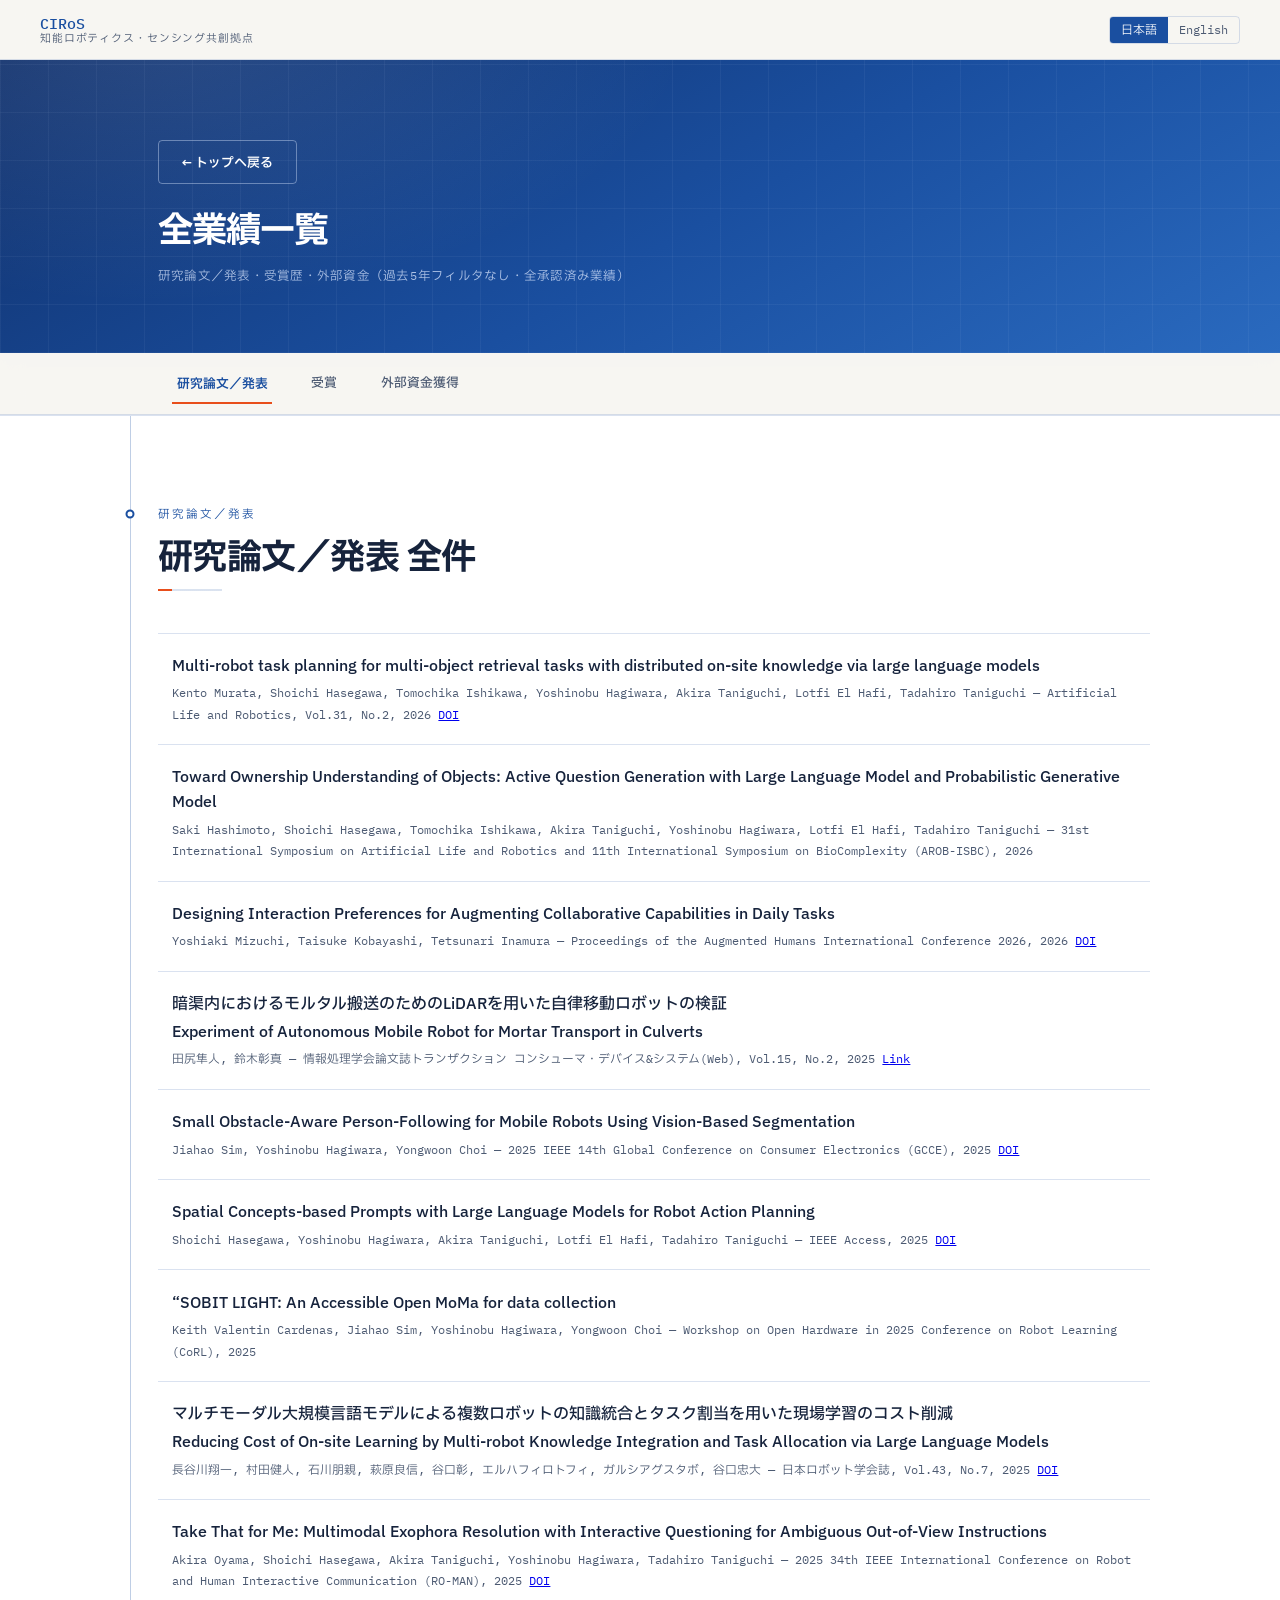
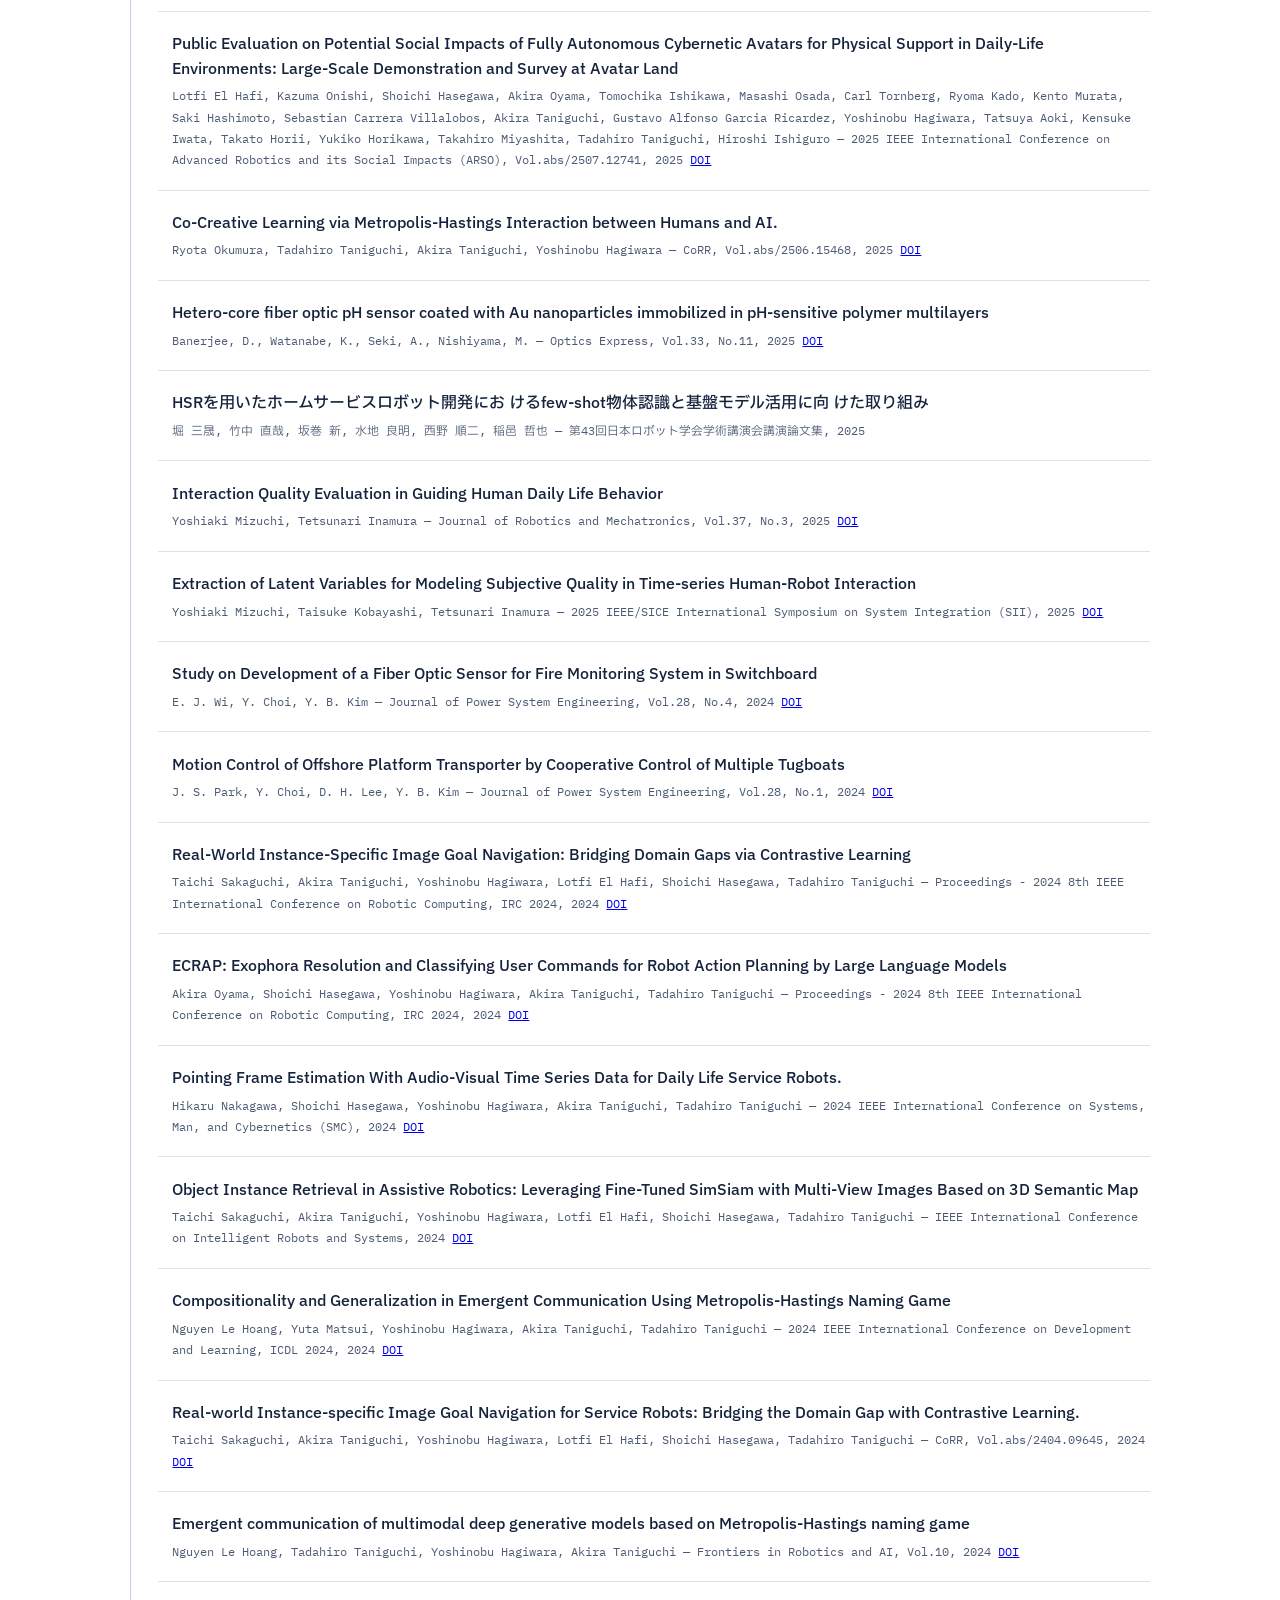
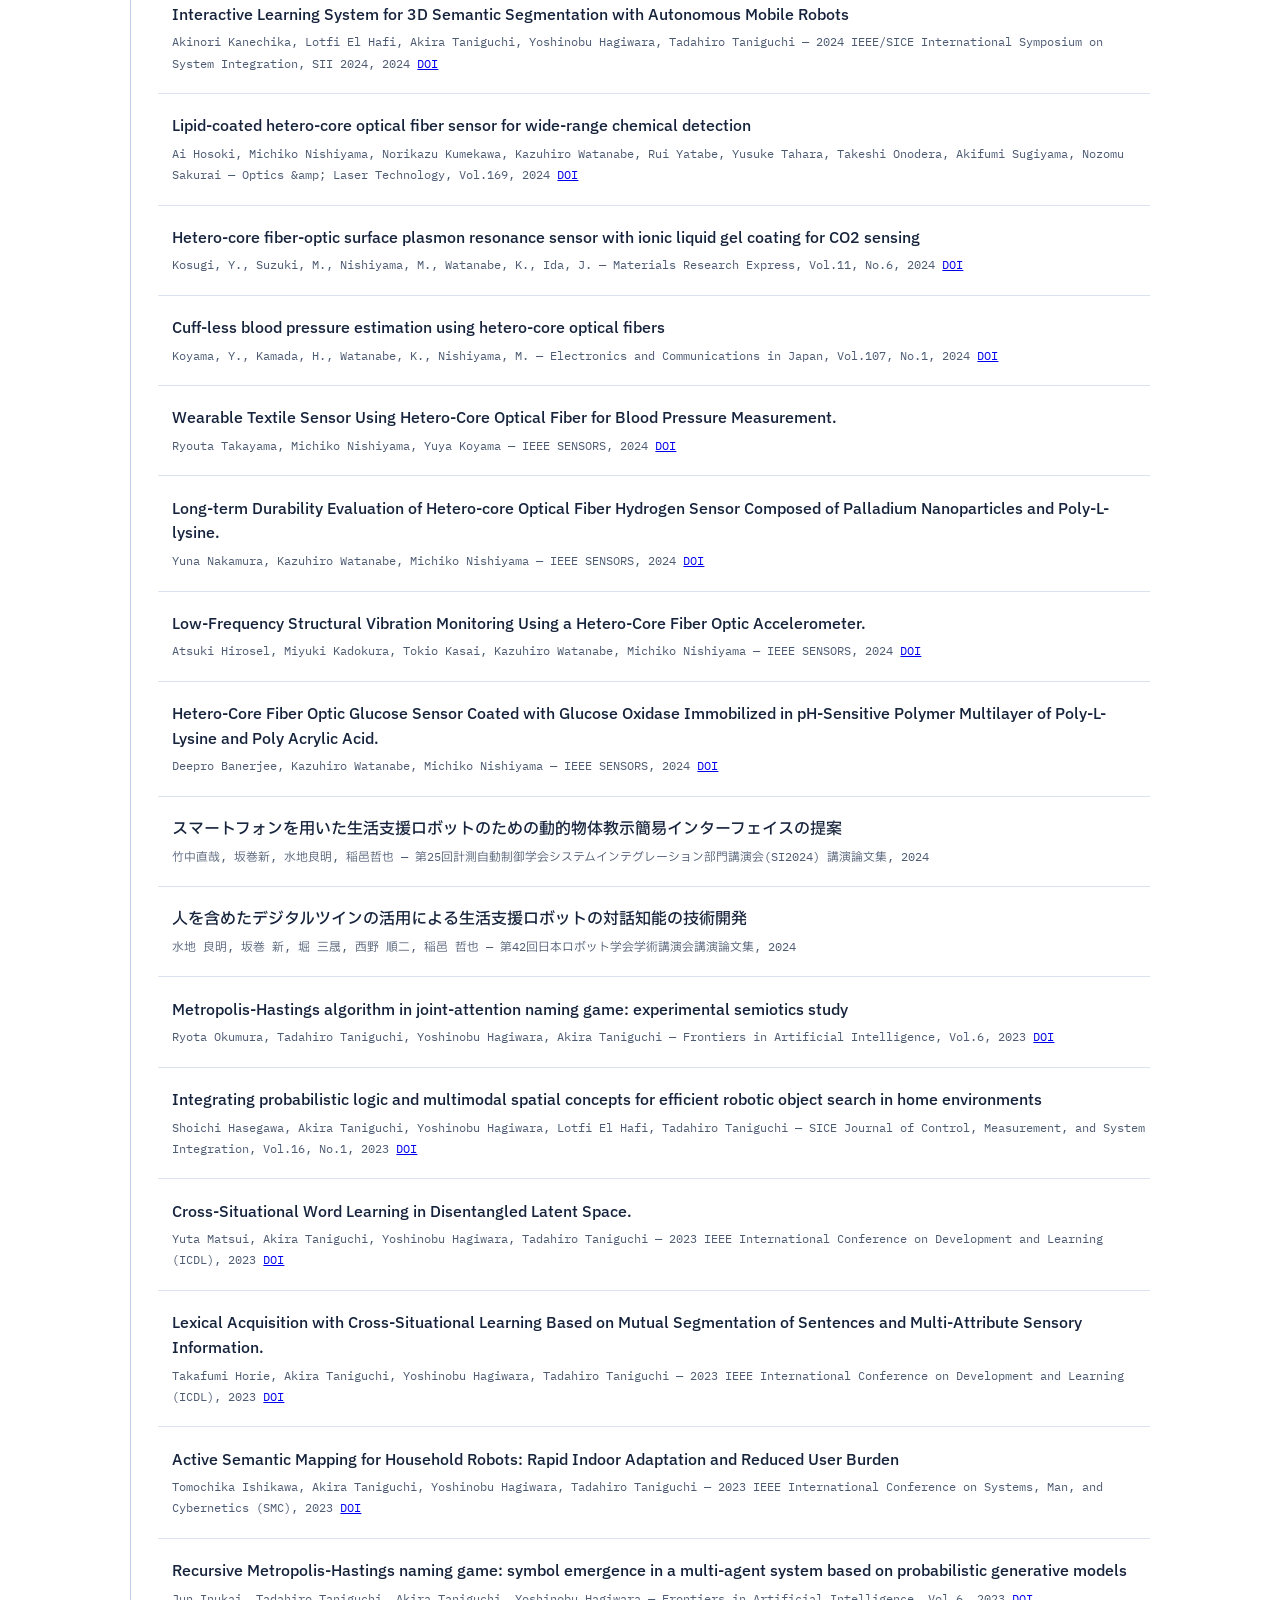
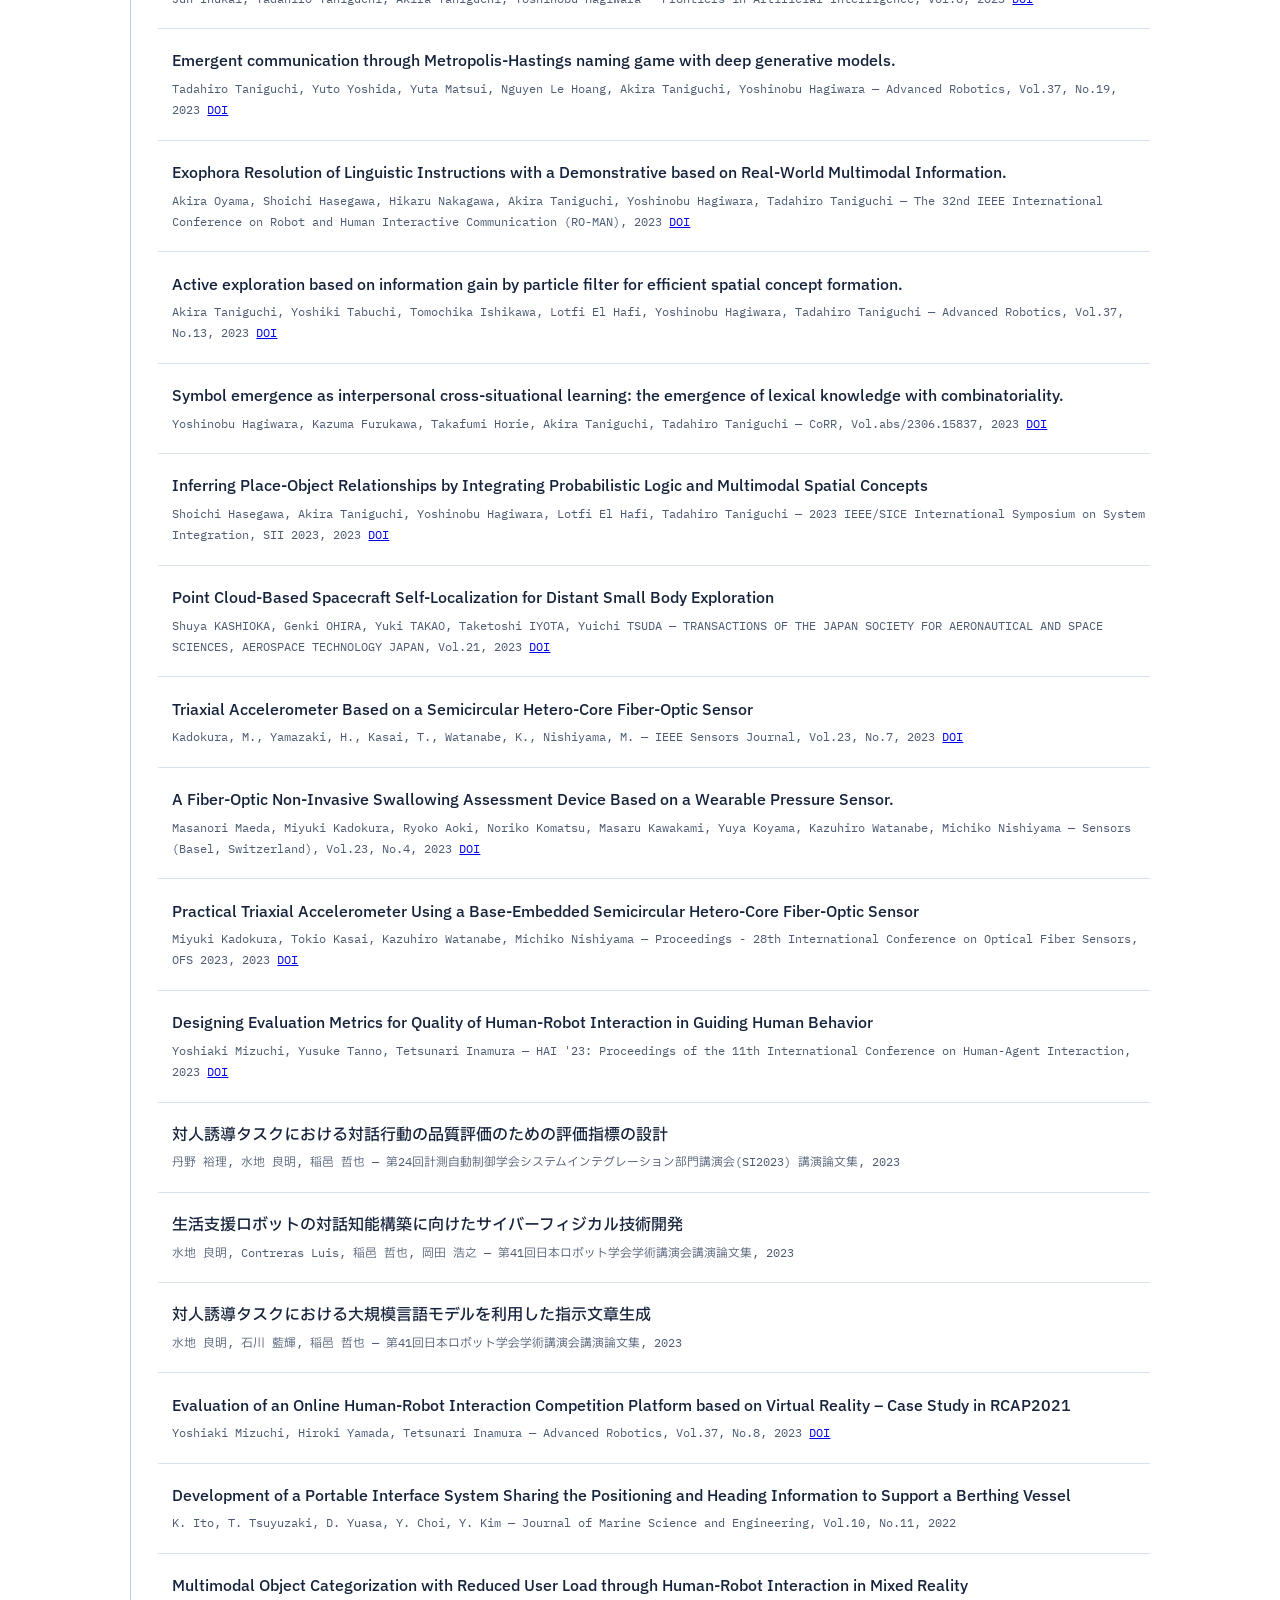
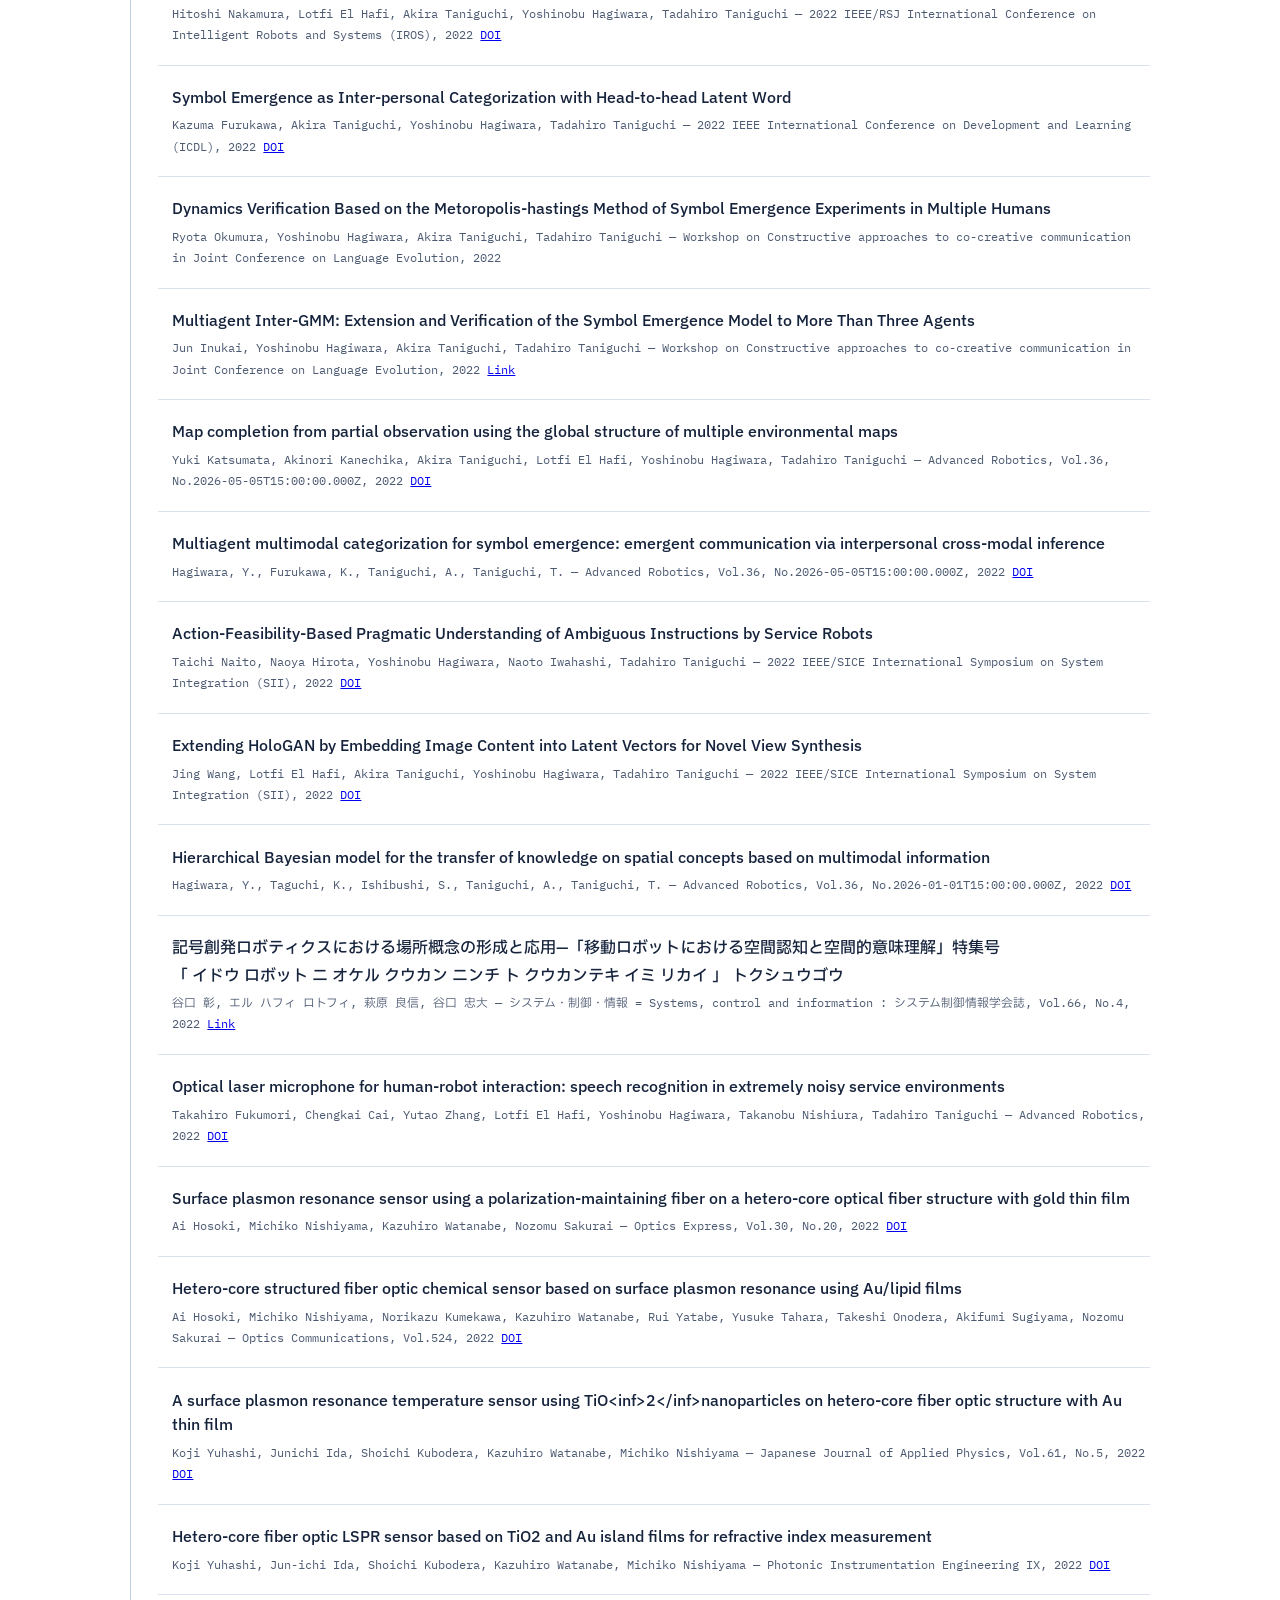
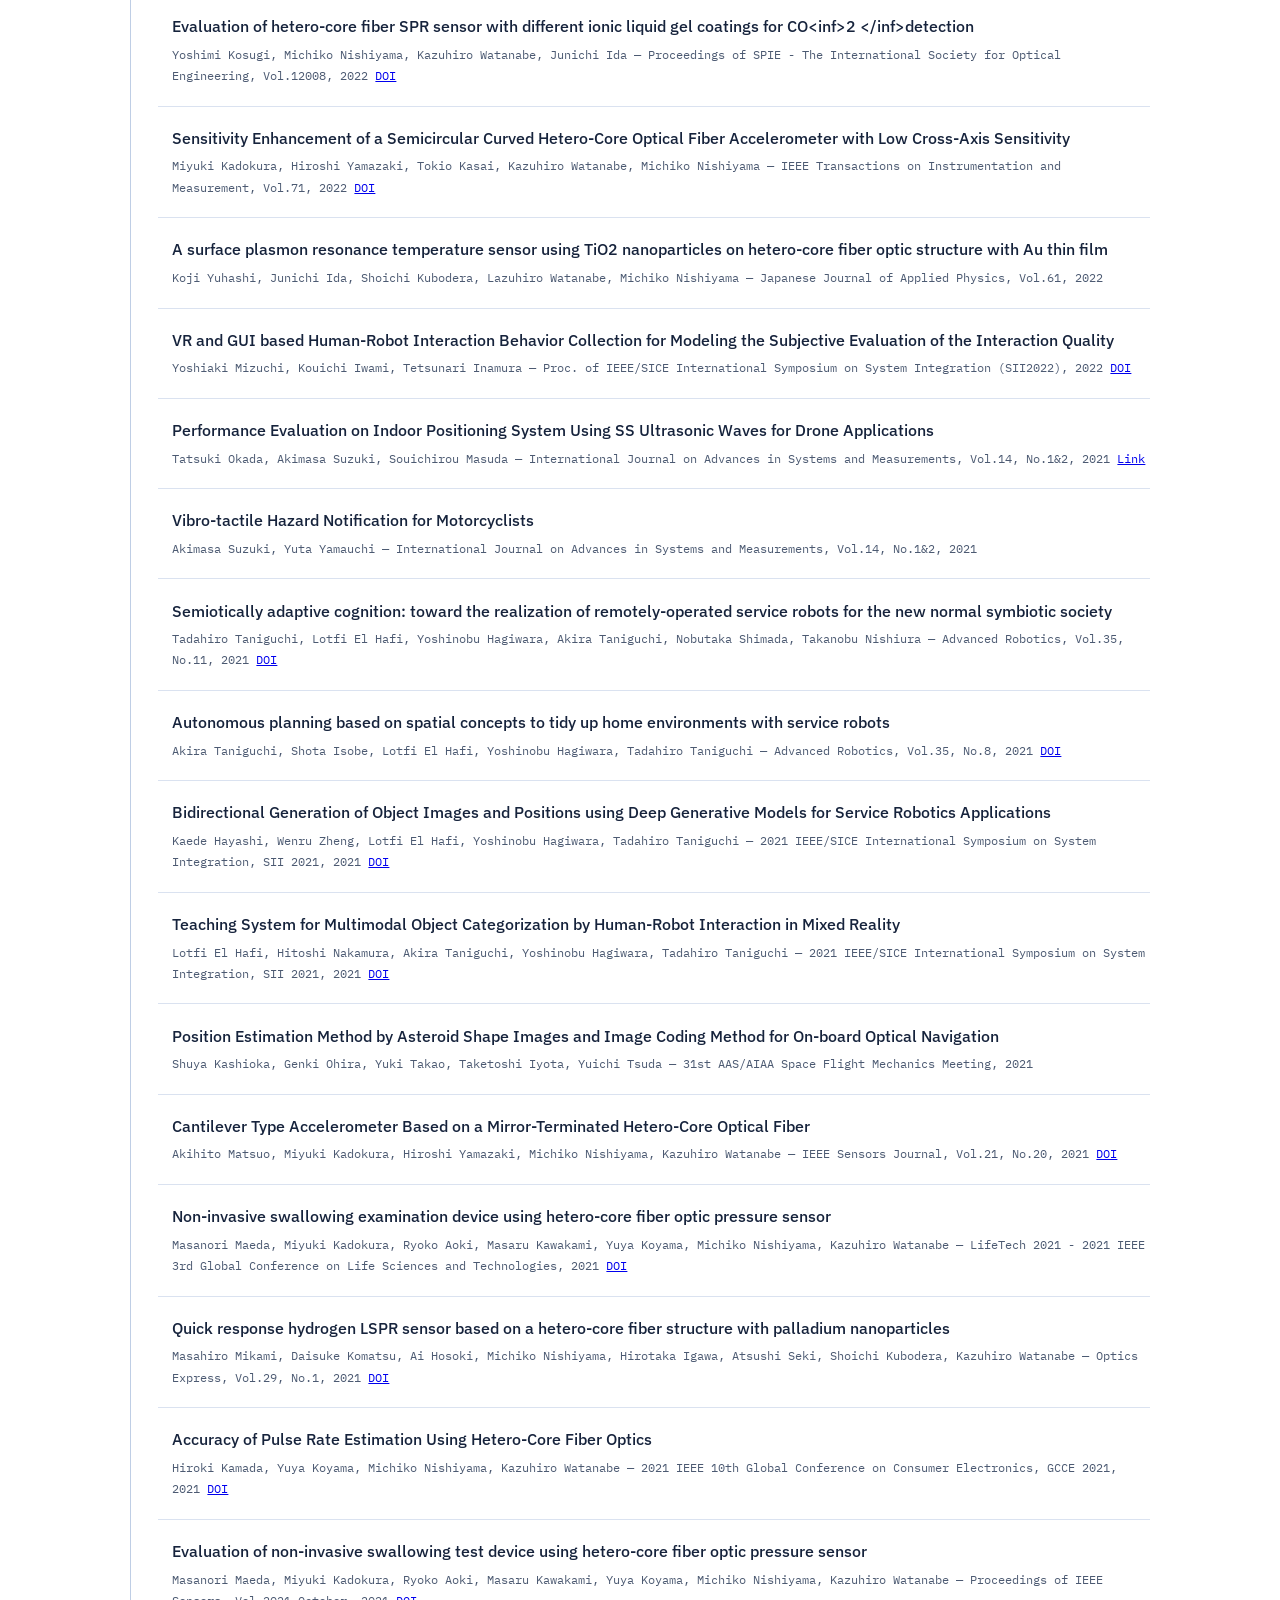
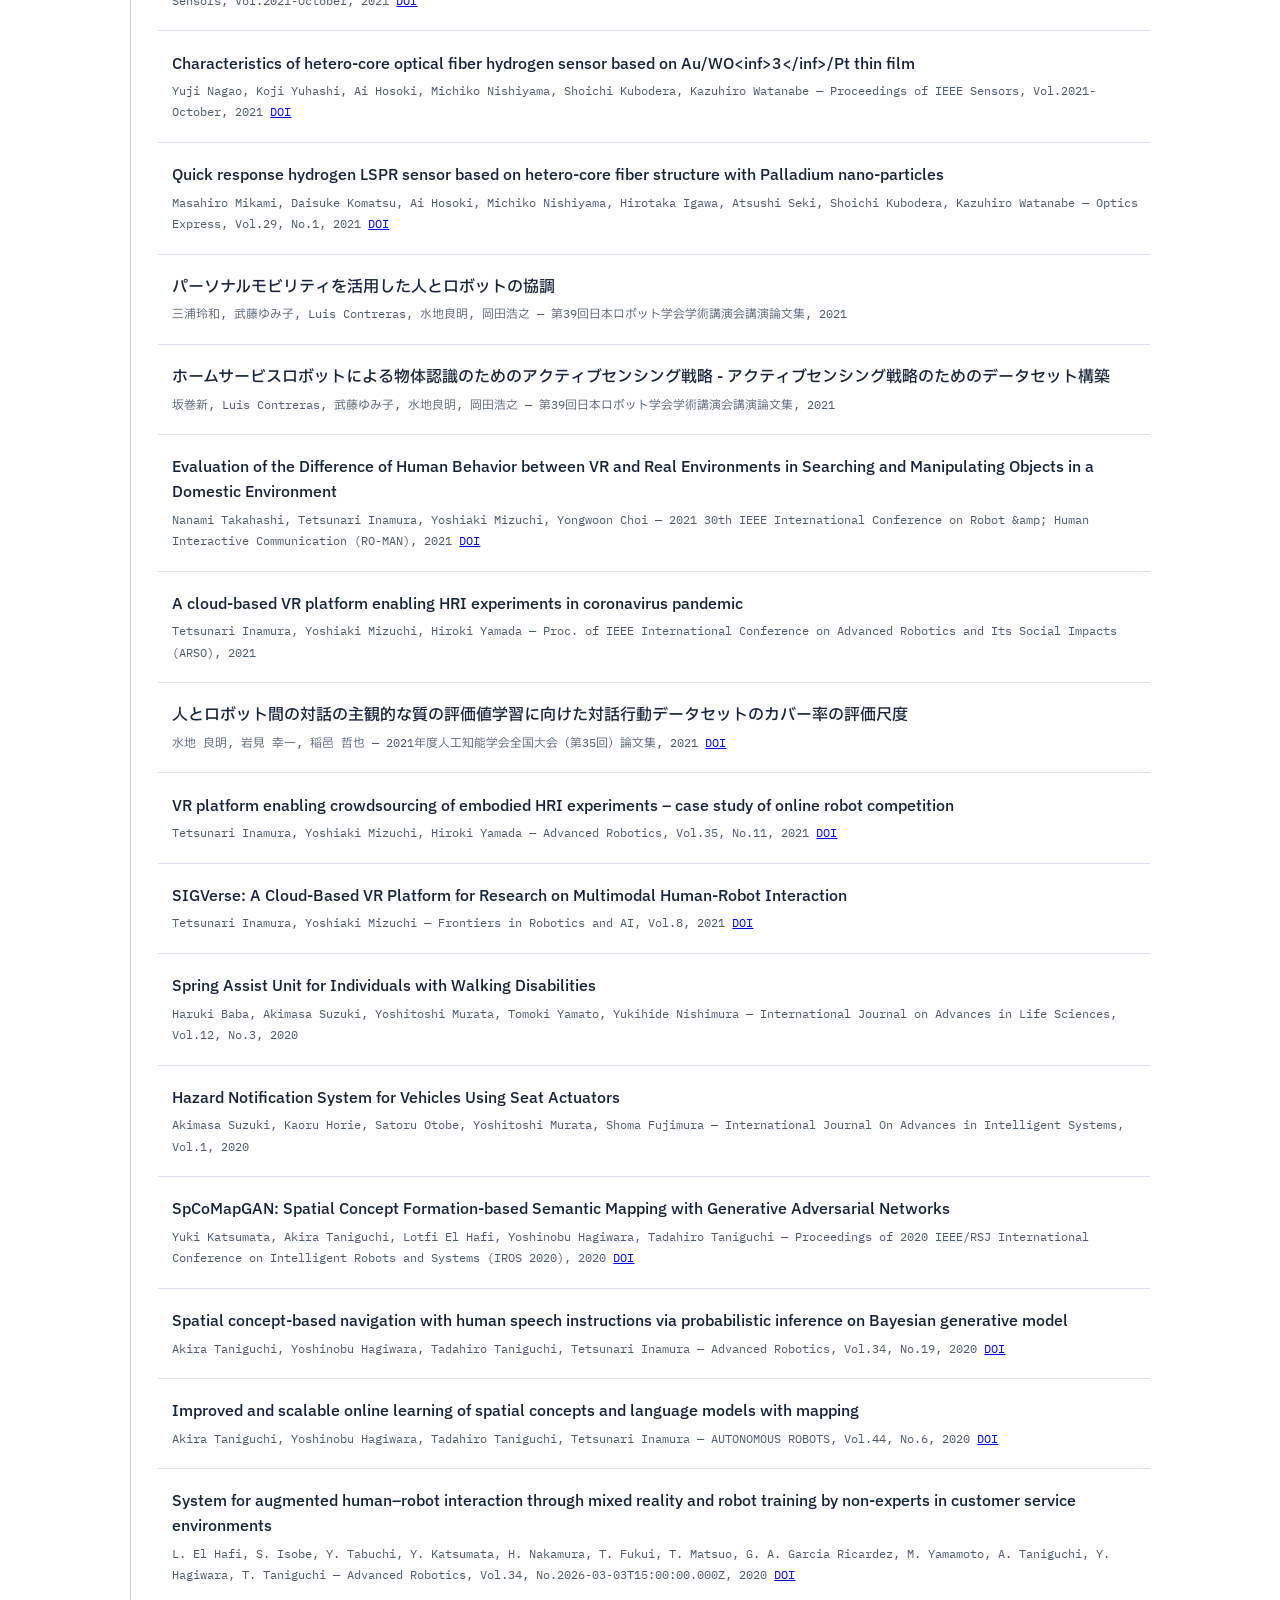
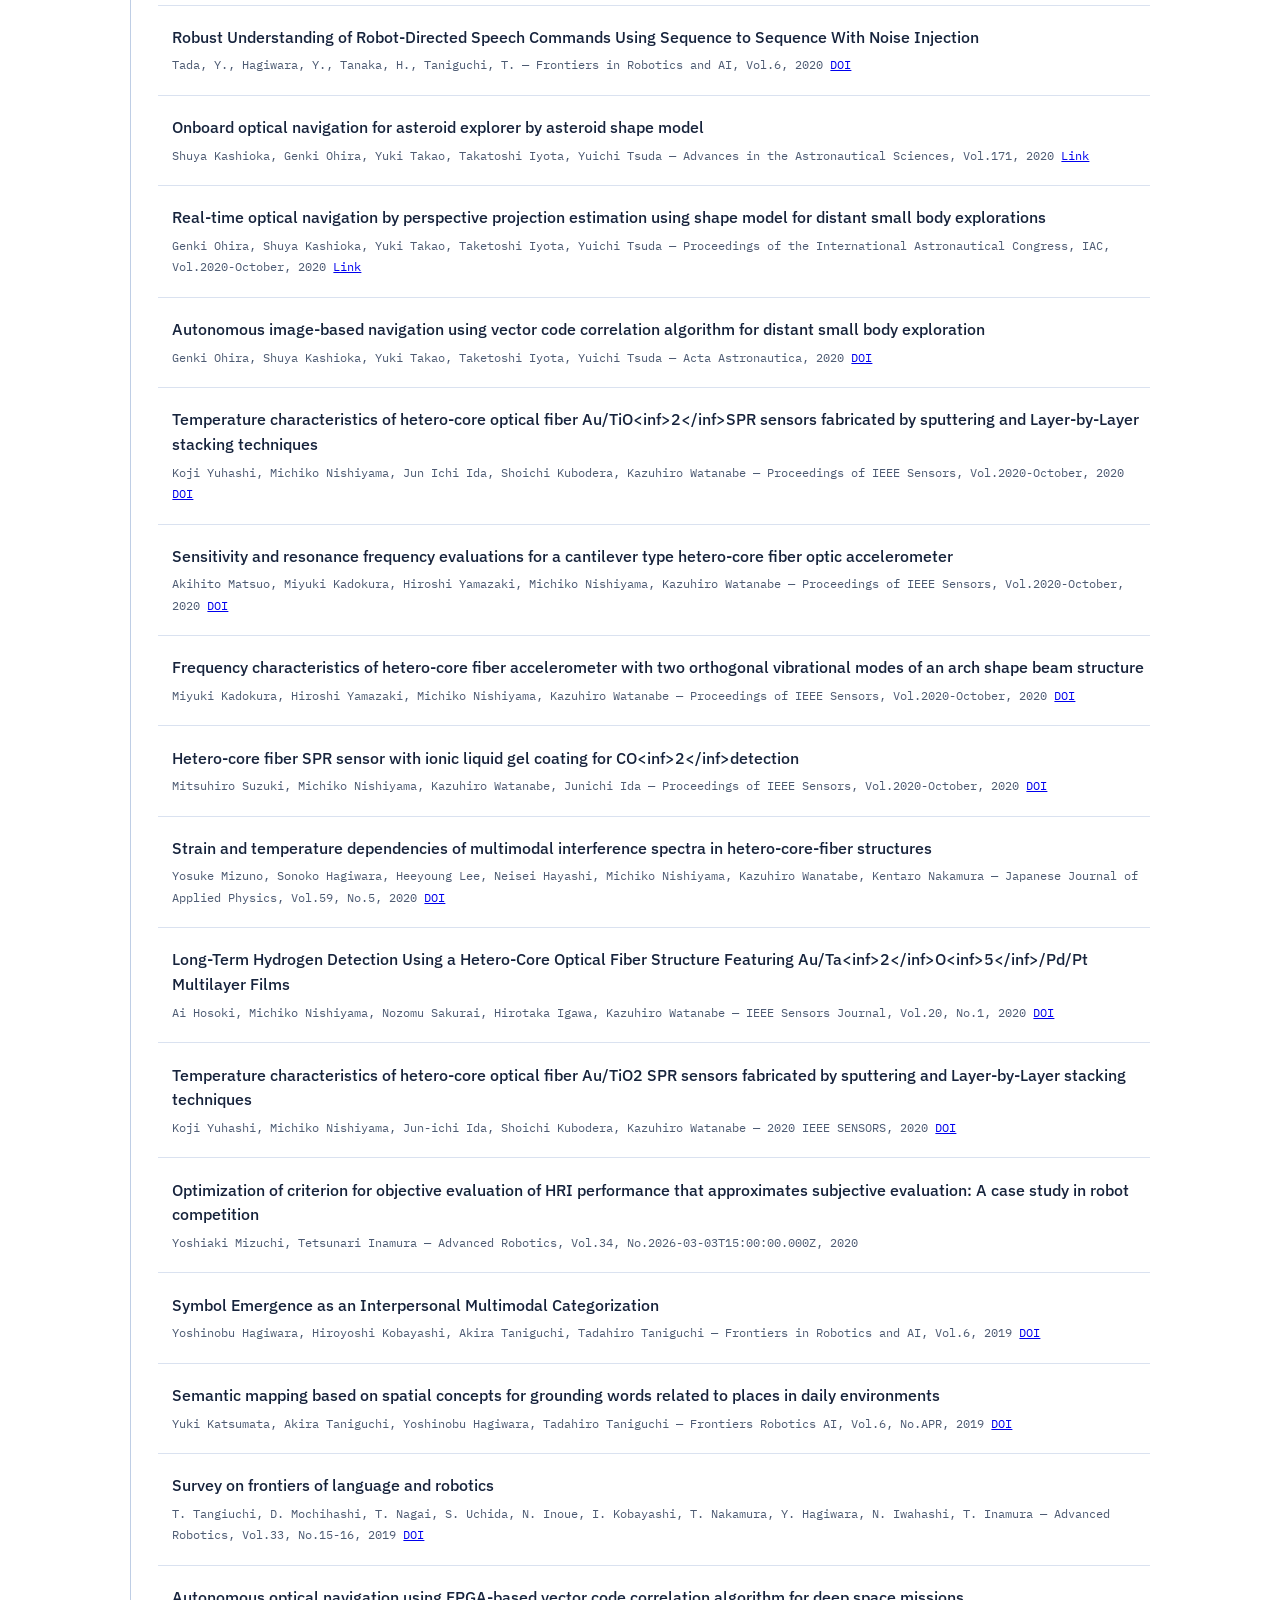
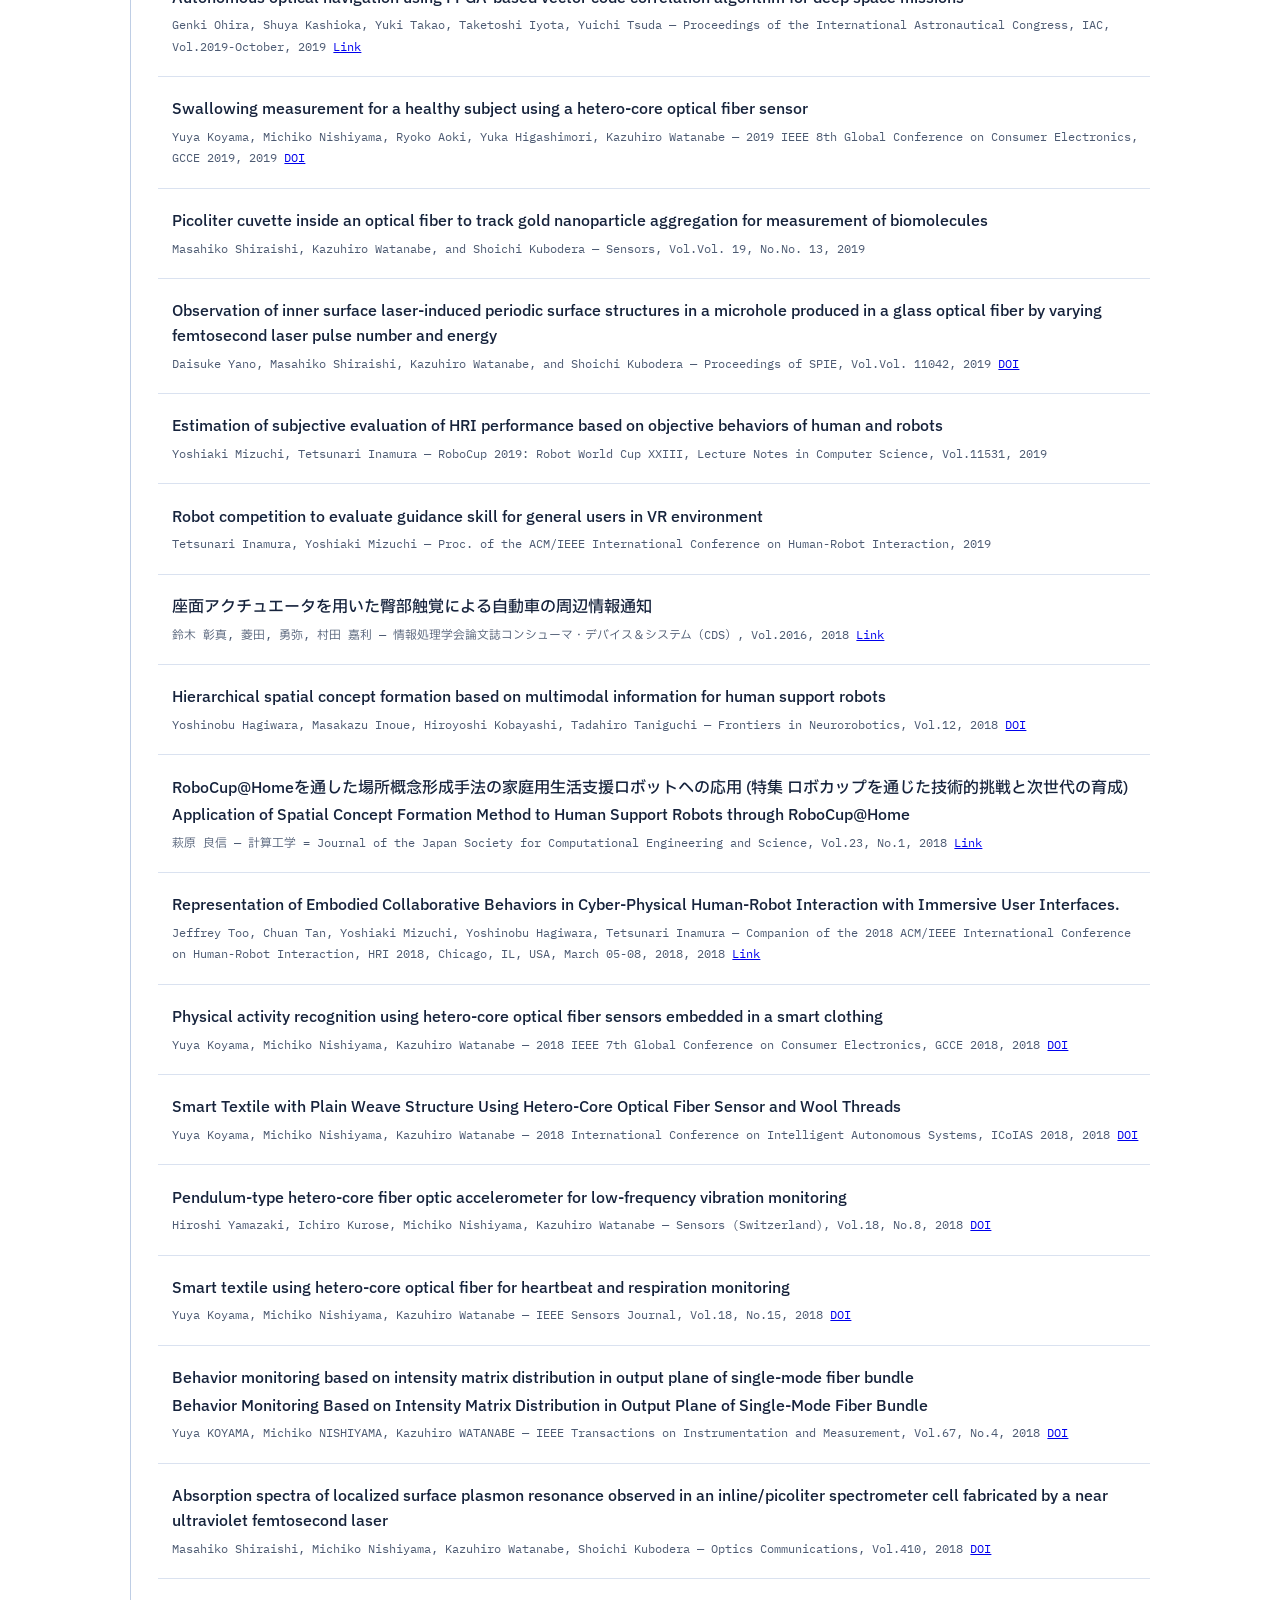
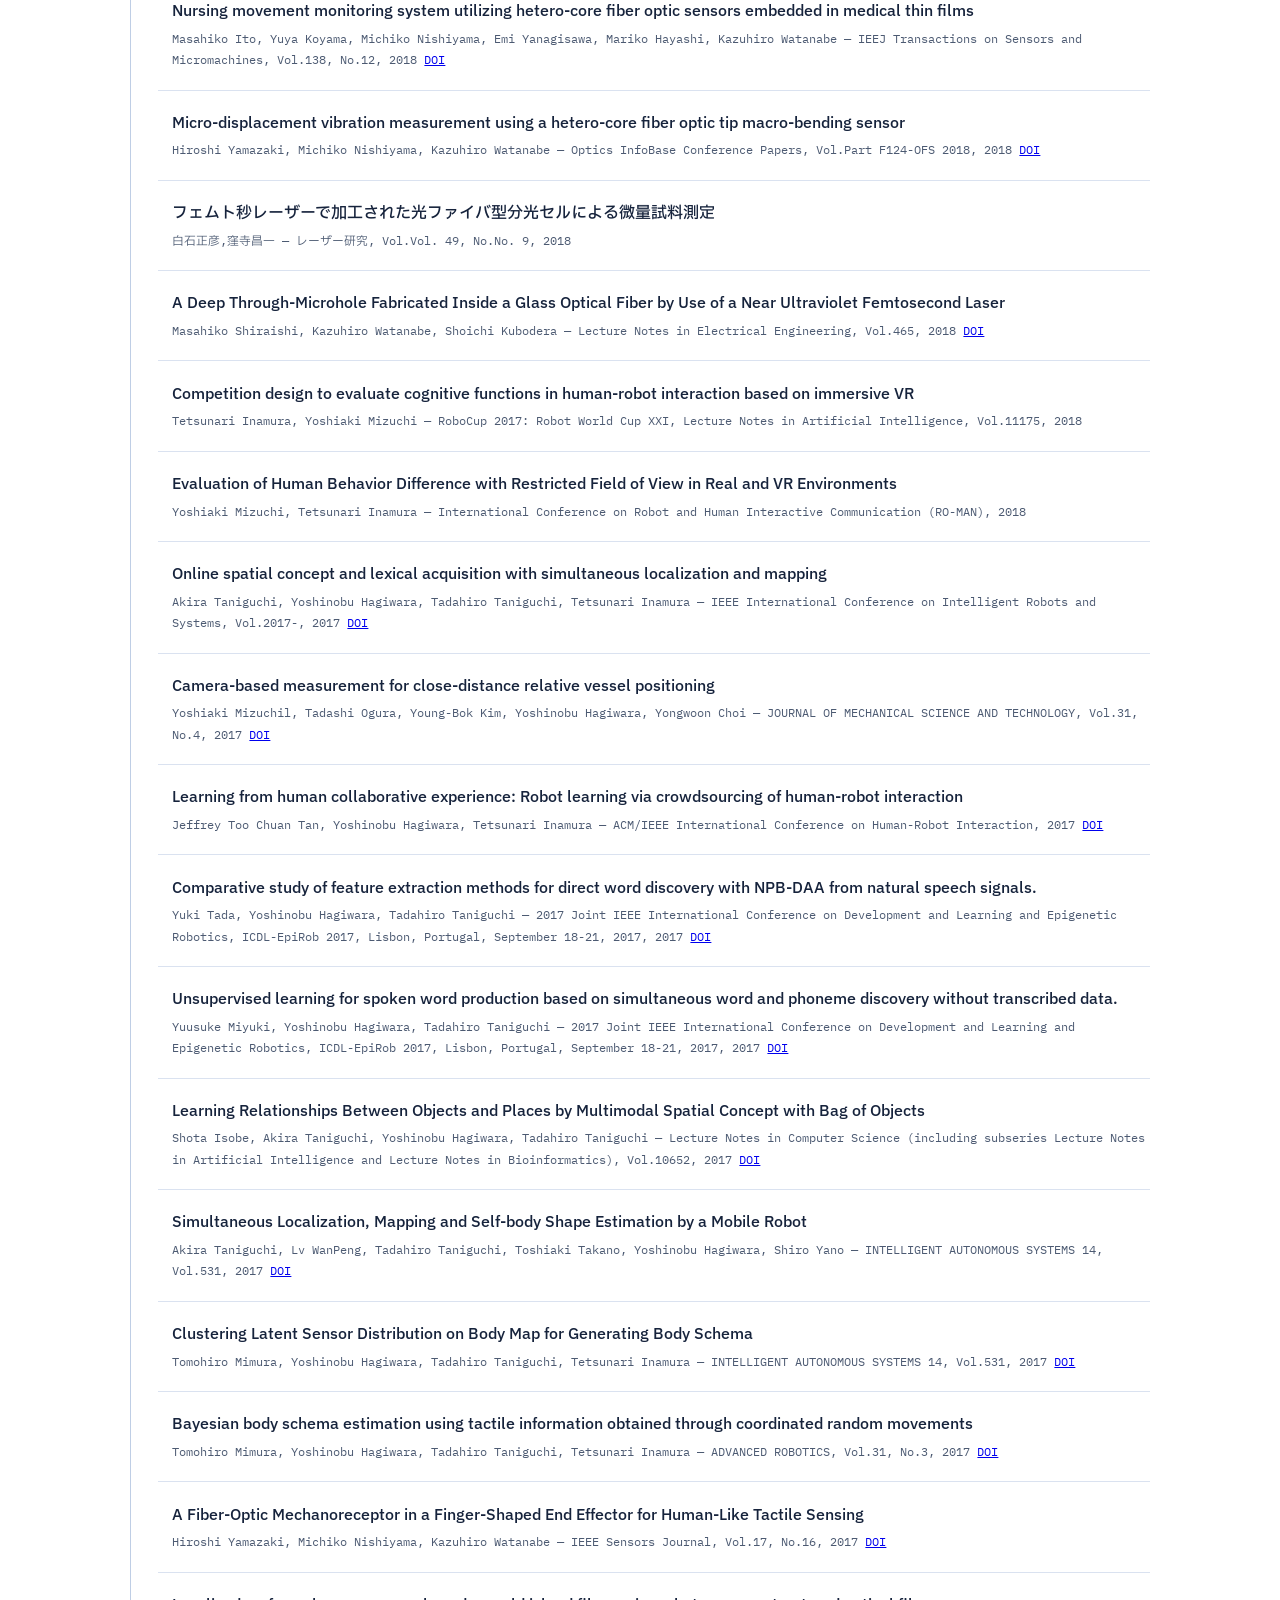
==== __preview.html @ 8636c797 "feat: 新しい全業績一覧ページを追加" ====
<!DOCTYPE html>
<html lang="ja">
<head>
  <meta charset="UTF-8">
  <meta name="viewport" content="width=device-width, initial-scale=1.0">
  <title>全業績一覧 | CIRoS - 創価大学</title>

  <meta name="description" content="CIRoS（創価大学理工学部 知能ロボティクス・センシング共創拠点）の全業績一覧。過去5年に限定しない研究論文・受賞歴・外部資金の全件を掲載しています。">
  <meta name="keywords" content="CIRoS,知能ロボティクス,センシング,共創拠点,創価大学,業績一覧,論文,受賞,外部資金">
  <meta name="author" content="知能ロボティクス・センシング共創拠点（CIRoS）, 創価大学理工学部">
  <meta name="robots" content="index,follow">
  <meta name="theme-color" content="#1a4fa0">

  <link rel="preconnect" href="https://fonts.googleapis.com">
  <link href="https://fonts.googleapis.com/css2?family=IBM+Plex+Mono:wght@400;500&family=IBM+Plex+Sans+JP:wght@400;500;600;700&family=IBM+Plex+Sans:wght@400;500;600;700&display=swap" rel="stylesheet">
  <link rel="stylesheet" href="styles.css">

  <!-- ==== SEO: 公開URL要確認(BASE_URL) ==== -->
  <!-- BASE_URL = https://yhagiwara.github.io/CIRoS/ -->
  <link rel="canonical" href="https://yhagiwara.github.io/CIRoS/achievements.html">
  <link rel="icon" type="image/svg+xml" href="favicon.svg">

  <meta property="og:title" content="全業績一覧 | CIRoS - 創価大学">
  <meta property="og:description" content="CIRoS の研究論文・受賞歴・外部資金の全件一覧（5年フィルタなし）。">
  <meta property="og:type" content="website">
  <meta property="og:url" content="https://yhagiwara.github.io/CIRoS/achievements.html">
  <meta property="og:image" content="https://yhagiwara.github.io/CIRoS/Overview.jpg">
  <meta property="og:locale" content="ja_JP">
  <meta property="og:locale:alternate" content="en_US">
  <meta property="og:site_name" content="CIRoS">

  <meta name="twitter:card" content="summary_large_image">
  <meta name="twitter:title" content="全業績一覧 | CIRoS - 創価大学">
  <meta name="twitter:description" content="CIRoS の研究論文・受賞歴・外部資金の全件一覧（5年フィルタなし）。">
  <meta name="twitter:image" content="https://yhagiwara.github.io/CIRoS/Overview.jpg">

  <script src="renderer.js"></script>
<script>
  GyosekiRenderer.init({
    url: 'data-all.json',
    targets: {
      publications: '#publications-all',
      fundings: '#grants-all',
      awards: '#awards-all'
    },
    lang: 'ja'
  });
</script>
</head>
<body>

<header>
  <nav aria-label="グローバルナビゲーション">
    <a class="nav-brand" href="index.html">CIRoS<span>知能ロボティクス・センシング共創拠点</span></a>
    <div class="lang-toggle">
      <button class="lang-btn active" onclick="setLang('ja')">日本語</button>
      <button class="lang-btn" onclick="setLang('en')">English</button>
    </div>
  </nav>
</header>

<main>

<div class="hero" style="padding-bottom: 1px;">
  <div class="hero-top" style="grid-template-columns: 1fr; padding-bottom: 2.5rem;">
    <div>
      <a href="index.html" class="btn btn-ow" style="margin-bottom: 1.4rem;">
        <span lc="ja">← トップへ戻る</span><span lc="en">← Back to Home</span>
      </a>
      <h1 class="hero-title" style="font-size: var(--fs-h2);">
        <span lc="ja">全業績一覧</span>
        <span lc="en">All Achievements</span>
      </h1>
      <p class="hero-sub" lc="ja">研究論文／発表・受賞歴・外部資金（過去5年フィルタなし・全承認済み業績）</p>
      <p class="hero-sub" lc="en">Papers &amp; presentations, awards, and external funding — full record (no 5-year filter)</p>
    </div>
  </div>
</div>

<!-- TABS -->
<div class="tabbar-wrap">
  <div class="container tabbar" role="tablist" aria-label="業績カテゴリ">
    <button type="button" class="tab-btn active" id="tab-btn-publications" role="tab" aria-selected="true" aria-controls="publications-all" onclick="selectTab('publications-all')">
      <span lc="ja">研究論文／発表</span><span lc="en">Papers &amp; Presentations</span>
    </button>
    <button type="button" class="tab-btn" id="tab-btn-awards" role="tab" aria-selected="false" aria-controls="awards-all" onclick="selectTab('awards-all')">
      <span lc="ja">受賞</span><span lc="en">Awards</span>
    </button>
    <button type="button" class="tab-btn" id="tab-btn-grants" role="tab" aria-selected="false" aria-controls="grants-all" onclick="selectTab('grants-all')">
      <span lc="ja">外部資金獲得</span><span lc="en">External Funding</span>
    </button>
  </div>
</div>

<!-- PUBLICATIONS (ALL) -->
<section id="publications-all" class="white-section" aria-label="研究論文／発表 全件" role="tabpanel" aria-labelledby="tab-btn-publications">
  <div class="container">
    <div class="slabel" lc="ja">研究論文／発表</div><div class="slabel" lc="en">Papers &amp; Presentations</div>
    <h2 class="stitle" lc="ja">研究論文／発表 全件</h2><h2 class="stitle" lc="en">All Papers &amp; Presentations</h2>
    <div class="sdiv"></div>
    <ul class="plist">
      <li><p class="gyoseki-empty" lc="ja">準備中</p><p class="gyoseki-empty" lc="en">Coming soon</p></li>
    </ul>
  </div>
</section>

<!-- AWARDS (ALL) -->
<section id="awards-all" aria-label="受賞・表彰 全件" role="tabpanel" aria-labelledby="tab-btn-awards" style="display:none;">
  <div class="container">
    <div class="slabel" lc="ja">受賞・表彰</div><div class="slabel" lc="en">Awards &amp; Recognition</div>
    <h2 class="stitle" lc="ja">受賞・表彰 全件</h2><h2 class="stitle" lc="en">All Awards</h2>
    <div class="sdiv"></div>
    <ul class="alist">
      <li><p class="gyoseki-empty" lc="ja">準備中</p><p class="gyoseki-empty" lc="en">Coming soon</p></li>
    </ul>
  </div>
</section>

<!-- GRANTS (ALL) -->
<section id="grants-all" class="white-section" aria-label="外部資金 全件" role="tabpanel" aria-labelledby="tab-btn-grants" style="display:none;">
  <div class="container">
    <div class="slabel" lc="ja">外部資金</div><div class="slabel" lc="en">External Funding</div>
    <h2 class="stitle" lc="ja">外部資金 全件</h2><h2 class="stitle" lc="en">All External Funding</h2>
    <div class="sdiv"></div>
    <ul class="ggrid">
      <li><p class="gyoseki-empty" lc="ja">準備中</p><p class="gyoseki-empty" lc="en">Coming soon</p></li>
    </ul>
  </div>
</section>

</main>

<footer>
  <div class="fi">
    <div>
      <div class="fb">CIRoS</div>
      <address class="fs" lc="ja">知能ロボティクス・センシング共創拠点<br>創価大学 理工学部<br>〒192-8577 東京都八王子市丹木町1-236</address>
      <address class="fs" lc="en">Center for Co-creation in Intelligent Robotics and Sensing<br>Faculty of Science and Technology, Soka University<br>1-236 Tangi-machi, Hachioji, Tokyo 192-8577, Japan</address>
    </div>
    <div class="f-cols">
      <div class="fc">
        <h4 lc="ja">ナビゲーション</h4><h4 lc="en">Navigation</h4>
        <ul>
          <li><a href="index.html" lc="ja">トップへ戻る</a><a href="index.html" lc="en">Back to Home</a></li>
          <li><a href="index.html#publications" lc="ja">研究論文（主要）</a><a href="index.html#publications" lc="en">Publications (Selected)</a></li>
          <li><a href="index.html#awards" lc="ja">受賞（主要）</a><a href="index.html#awards" lc="en">Awards (Selected)</a></li>
          <li><a href="index.html#grants" lc="ja">外部資金（主要）</a><a href="index.html#grants" lc="en">Funding (Selected)</a></li>
        </ul>
      </div>
      <div class="fc">
        <h4 lc="ja">連携機関</h4><h4 lc="en">Partners</h4>
        <ul>
          <li><a href="https://www.soka.ac.jp" target="_blank">Soka University</a></li>
          <li><a href="https://www.tamagawa.ac.jp" target="_blank">Tamagawa University</a></li>
          <li><a href="https://core-system.jp" target="_blank">Core System Japan</a></li>
        </ul>
      </div>
    </div>
  </div>
  <div class="fbot">© 2026 CIRoS – Center for Co-creation in Intelligent Robotics and Sensing, Soka University. All rights reserved.</div>
</footer>

<script>
  function setLang(lang) {
    document.body.classList.toggle('en', lang === 'en');
    document.querySelectorAll('.lang-btn').forEach(b => {
      b.classList.toggle('active', b.textContent.trim() === (lang === 'ja' ? '日本語' : 'English'));
    });
  }

  var TAB_IDS = ['publications-all', 'awards-all', 'grants-all'];

  function selectTab(id, opts) {
    opts = opts || {};
    TAB_IDS.forEach(function (sectionId) {
      var section = document.getElementById(sectionId);
      var btn = document.getElementById('tab-btn-' + sectionId.replace('-all', ''));
      var active = sectionId === id;
      if (section) {
        section.style.display = active ? '' : 'none';
      }
      if (btn) {
        btn.classList.toggle('active', active);
        btn.setAttribute('aria-selected', active ? 'true' : 'false');
      }
    });
    if (!opts.skipHistory && typeof history !== 'undefined' && history.replaceState) {
      history.replaceState(null, '', '#' + id);
    }
  }

  (function initTabFromHash() {
    var hash = (location.hash || '').replace('#', '');
    var initial = TAB_IDS.indexOf(hash) !== -1 ? hash : 'publications-all';
    selectTab(initial, { skipHistory: true });
  })();
</script>
<script>addEventListener("load",function(){scrollTo(0,700)})</script></body>
</html>
---- styles.css ----
/* ==========================================================================
   CIRoS – styles.css
   Layer order: 1 root tokens / 2 base-reset / 3 lang utilities /
                4 rail signature / 5 layout / 6 components /
                7 responsive / 8 keyframes + reduced-motion
   視覚言語: ヘテロコア光ファイバセンシング —
   「光がファイバ（レール）を走り、センシング点（ノード）で計測する」
   ========================================================================== */

/* --------------------------------------------------------------------------
   1. ROOT TOKENS
   -------------------------------------------------------------------------- */
:root {
  /* color */
  --bg: #f7f6f2;
  --surface: #ffffff;
  --accent: #1a4fa0;
  --accent2: #e84e1b;
  --accent-light: #dce8ff;
  --navy-deep: #10306b;
  --navy-bright: #2a6abf;
  --footer-bg: #0f2a55;
  --ink: #16233c;
  --ink-soft: #4c5a72;
  --hairline: rgba(26, 79, 160, .16);
  --border: rgba(26, 79, 160, .16);
  --hairline-strong: rgba(26, 79, 160, .30);
  --rail-color: rgba(26, 79, 160, .28);
  --pulse-core: rgba(232, 78, 27, .85);

  /* typography */
  --sans: 'IBM Plex Sans', 'IBM Plex Sans JP', sans-serif;
  --mono: 'IBM Plex Mono', 'IBM Plex Sans JP', monospace;
  --fs-2xs: .72rem;
  --fs-xs: .8rem;
  --fs-sm: .875rem;
  --fs-md: .9rem;
  --fs-lg: 1rem;
  --fs-h2: clamp(1.7rem, 3vw, 2.2rem);
  --fs-h1: clamp(2.5rem, 5vw, 3.6rem);

  /* spacing */
  --sp-1: .25rem;
  --sp-2: .5rem;
  --sp-3: 1rem;
  --sp-4: 1.5rem;
  --sp-5: 2.5rem;
  --sp-6: 4rem;
  --rail-gutter: 1.75rem;

  /* radius */
  --radius-sm: 6px;
  --radius: 8px;

  /* elevation: 既定は影なし（ヘアラインのみ）。hover 専用の1種のみ */
  --shadow-hover: 0 6px 20px rgba(26, 79, 160, .10);

  /* motion */
  --ease: cubic-bezier(.2, .7, .3, 1);
  --dur-fast: .16s;
  --dur-med: .26s;
}

/* --------------------------------------------------------------------------
   2. BASE / RESET
   -------------------------------------------------------------------------- */
*, *::before, *::after { box-sizing: border-box; margin: 0; padding: 0; }
html { scroll-behavior: smooth; }
body { font-family: var(--sans); background: var(--bg); color: var(--ink); line-height: 1.8; overflow-x: hidden; }
h1, h2, h3, h4 { line-height: 1.25; }
cite { font-style: normal; }
address { font-style: normal; }
ul { list-style: none; }
img { max-width: 100%; }

/* --------------------------------------------------------------------------
   3. LANGUAGE-SWITCH UTILITIES
   -------------------------------------------------------------------------- */
[lc="en"] { display: none; }
body.en [lc="ja"] { display: none; }
body.en [lc="en"] { display: block; }
.ie { display: none; } body.en .ie { display: inline; } body.en .ij { display: none; }

/* --------------------------------------------------------------------------
   4. RAIL SIGNATURE（光ファイバ・レール: 全て疑似要素、HTML 変更なし）
   -------------------------------------------------------------------------- */
section .container { position: relative; }
section .container::before {
  content: '';
  position: absolute;
  left: 2.5rem;
  top: -5.5rem;
  bottom: -5.5rem;
  width: 1px;
  background: var(--rail-color);
}
section .container::after {
  content: '';
  position: absolute;
  left: 2.5rem;
  width: 1px;
  height: 90px;
  top: -5.5rem;
  background: linear-gradient(to bottom, transparent, var(--pulse-core) 50%, transparent);
  opacity: 0;
  animation: rail-pulse 8s linear infinite;
}
#about .container::after { animation-delay: 0s; }
#center .container::after { animation-delay: 1.3s; }
#research .container::after { animation-delay: 2.6s; }
#publications .container::after { animation-delay: 3.9s; }
#awards .container::after { animation-delay: 5.2s; }
#grants .container::after { animation-delay: 6.5s; }

/* センサノード（見出しラベル上） */
.slabel { position: relative; }
.slabel::before {
  content: '';
  position: absolute;
  left: -1.75rem;
  top: 50%;
  transform: translate(-50%, -50%);
  width: 9px;
  height: 9px;
  border-radius: 50%;
  border: 2px solid var(--accent);
  background: var(--bg);
}
.white-section .slabel::before { background: var(--surface); }

/* awards 年号ノード */
.ai { position: relative; }
.ai::before {
  content: '';
  position: absolute;
  left: -1.75rem;
  top: .6rem;
  transform: translateX(-50%);
  width: 7px;
  height: 7px;
  border-radius: 50%;
  border: 2px solid var(--accent2);
  background: var(--bg);
}

/* --------------------------------------------------------------------------
   5. LAYOUT
   -------------------------------------------------------------------------- */
nav {
  position: sticky; top: 0; z-index: 100;
  background: rgba(247, 246, 242, .92); backdrop-filter: blur(12px);
  border-bottom: 1px solid var(--hairline);
  display: flex; align-items: center; justify-content: space-between;
  padding: 0 2.5rem; height: 60px;
}

section { padding: 5.5rem 0; }
.container { max-width: 1100px; margin: 0 auto; padding: 0 2.5rem 0 4.25rem; }
.white-section { background: var(--surface); border-top: 1px solid var(--hairline); border-bottom: 1px solid var(--hairline); }

.about-grid { display: grid; grid-template-columns: 1fr 1fr; gap: 2.5rem; align-items: start; }
.feat-list { display: flex; flex-direction: column; gap: var(--sp-3); }

footer { background: var(--footer-bg); color: rgba(220, 232, 255, .65); padding: 3.2rem 0 0; margin-top: 0; }
.fi { max-width: 1100px; margin: 0 auto; padding: 0 2.5rem 0 4.25rem; display: flex; justify-content: space-between; align-items: flex-start; gap: 2rem; }
.f-cols { display: flex; gap: 3rem; }

/* --------------------------------------------------------------------------
   6. COMPONENTS
   -------------------------------------------------------------------------- */

/* -- nav / brand / lang toggle -- */
.nav-brand { font-family: var(--mono); font-size: .95rem; font-weight: 500; color: var(--accent); text-decoration: none; display: flex; flex-direction: column; line-height: 1.2; }
.nav-brand span { font-size: .68rem; color: var(--ink-soft); letter-spacing: .08em; font-weight: 400; }
.nav-links { display: flex; gap: 1.6rem; list-style: none; align-items: center; }
.nav-links a { position: relative; font-size: var(--fs-xs); font-weight: 500; color: var(--ink-soft); text-decoration: none; transition: color var(--dur-fast) var(--ease); }
.nav-links a::after {
  content: ''; position: absolute; left: 0; right: 100%; bottom: -6px; height: 2px;
  background: var(--accent2); transition: right var(--dur-med) var(--ease);
}
.nav-links a:hover { color: var(--accent); }
.nav-links a:hover::after { right: 0; }

.lang-toggle { display: flex; border: 1px solid var(--hairline); border-radius: 4px; overflow: hidden; margin-left: 1.2rem; }
.lang-btn { padding: 4px 11px; font-size: .75rem; font-family: var(--mono); border: none; background: transparent; cursor: pointer; color: var(--ink-soft); transition: background-color var(--dur-fast) var(--ease), color var(--dur-fast) var(--ease); }
.lang-btn.active { background: var(--accent); color: white; }
.lang-btn:active { transform: translateY(1px); }

.nav-toggle {
  display: none; flex-direction: column; justify-content: center; align-items: center;
  gap: 5px; width: 34px; height: 34px; border: 1px solid var(--hairline); border-radius: var(--radius-sm);
  background: transparent; cursor: pointer;
}
.nav-toggle-bar { display: block; width: 18px; height: 2px; background: var(--ink); transition: transform var(--dur-fast) var(--ease), opacity var(--dur-fast) var(--ease); }
.nav-toggle[aria-expanded="true"] .nav-toggle-bar:nth-child(1) { transform: translateY(7px) rotate(45deg); }
.nav-toggle[aria-expanded="true"] .nav-toggle-bar:nth-child(2) { opacity: 0; }
.nav-toggle[aria-expanded="true"] .nav-toggle-bar:nth-child(3) { transform: translateY(-7px) rotate(-45deg); }

/* -- hero -- */
.hero {
  position: relative; color: white; overflow: hidden;
  background:
    repeating-linear-gradient(0deg, rgba(220, 232, 255, .05) 0 1px, transparent 1px 48px),
    repeating-linear-gradient(90deg, rgba(220, 232, 255, .05) 0 1px, transparent 1px 48px),
    radial-gradient(900px 480px at 12% -15%, rgba(220, 232, 255, .12), transparent 60%),
    linear-gradient(150deg, var(--navy-deep) 0%, var(--accent) 55%, var(--navy-bright) 100%);
}
.hero-top { max-width: 1100px; margin: 0 auto; padding: 5rem 2.5rem 3.5rem 4.25rem; display: grid; grid-template-columns: 55% 45%; gap: 2rem; align-items: flex-end; }
.hero-badge { display: inline-flex; align-items: center; gap: .5rem; background: rgba(255, 255, 255, .12); border: 1px solid rgba(220, 232, 255, .35); border-radius: 4px; padding: 4px 12px; font-size: var(--fs-2xs); font-family: var(--mono); letter-spacing: .08em; color: rgba(255, 255, 255, .85); margin-bottom: 1.2rem; animation: fadeUp .4s ease .1s both; }
.hero-badge::before { content: '●'; font-size: .45rem; color: #ff7a4d; animation: badge-blink 2.4s ease-in-out infinite; }
h1.hero-title { font-size: var(--fs-h1); font-weight: 700; line-height: 1.25; letter-spacing: -.03em; margin-bottom: .9rem; animation: fadeUp .4s ease .15s both; }
h1.hero-title .dim { display: block; font-family: var(--mono); font-weight: 500; font-size: .42em; letter-spacing: .3em; color: var(--accent-light); opacity: .8; margin-bottom: .6rem; }
h1.hero-title .dim + br { display: none; } /* .dim の block 化で直後の br が空行化するのを防ぐ */
.hero-sub { font-family: var(--mono); font-size: .78rem; letter-spacing: .1em; color: rgba(220, 232, 255, .75); margin-bottom: 1.6rem; line-height: 1.7; animation: fadeUp .4s ease .2s both; }
.hero-desc { font-size: var(--fs-md); color: rgba(255, 255, 255, .85); line-height: 1.95; max-width: 460px; margin-bottom: 2rem; animation: fadeUp .4s ease .25s both; }
.hero-btns { display: flex; gap: .7rem; animation: fadeUp .4s ease .3s both; }
.btn { padding: .6rem 1.4rem; font-size: var(--fs-xs); font-weight: 600; border-radius: 4px; text-decoration: none; transition: transform var(--dur-fast) var(--ease), background-color var(--dur-fast) var(--ease); display: inline-flex; align-items: center; gap: .4rem; border: none; cursor: pointer; }
.btn-w { background: white; color: var(--accent); }
.btn-w:hover { background: var(--accent-light); transform: translateY(-2px); }
.btn-ow { background: transparent; color: white; border: 1px solid rgba(220, 232, 255, .4); }
.btn-ow:hover { background: rgba(255, 255, 255, .1); transform: translateY(-2px); }
.hero-img img { width: 100%; display: block;
  /* 図の文字・写真がフェードで欠けないよう白余白を外側に追加（フェード帯≈4-5%を余白内に収める） */
  background: #fff; padding: 20px;
  /* 白背景を navy へシームレスに: 外周をフェザーして白→透明へ溶かす */
  -webkit-mask-image: linear-gradient(to right, transparent 0, #000 4%, #000 96%, transparent 100%), linear-gradient(to bottom, transparent 0, #000 5%, #000 95%, transparent 100%);
  mask-image: linear-gradient(to right, transparent 0, #000 4%, #000 96%, transparent 100%), linear-gradient(to bottom, transparent 0, #000 5%, #000 95%, transparent 100%);
  -webkit-mask-composite: source-in; mask-composite: intersect;
  filter: drop-shadow(0 16px 34px rgba(0, 0, 0, .22)); }

/* -- section heading kit -- */
.slabel { font-family: var(--mono); font-size: var(--fs-2xs); letter-spacing: .18em; text-transform: uppercase; color: var(--accent); margin-bottom: .6rem; }
.stitle { font-size: var(--fs-h2); font-weight: 700; letter-spacing: -.015em; color: var(--ink); margin-bottom: .7rem; }
.sdiv { width: 64px; height: 2px; margin-bottom: 2.6rem; background: linear-gradient(90deg, var(--accent2) 0 14px, var(--hairline) 14px 100%); }

/* -- about -- */
.about-p { font-size: var(--fs-md); color: var(--ink-soft); line-height: 1.95; margin-bottom: 1rem; }
.notice { background: var(--accent-light); border-left: 2px solid var(--accent); padding: .9rem 1.1rem; border-radius: 0 6px 6px 0; margin-top: 1.2rem; font-size: var(--fs-sm); color: var(--ink); }
.partners-label { font-family: var(--mono); font-size: var(--fs-2xs); letter-spacing: .14em; text-transform: uppercase; color: var(--ink-soft); margin: 2rem 0 .8rem; }
.members-label { font-family: var(--mono); font-size: var(--fs-2xs); letter-spacing: .14em; text-transform: uppercase; color: var(--ink-soft); margin-bottom: 1.2rem; }

.feat { position: relative; background: var(--surface); border: 1px solid var(--hairline); border-radius: 6px; padding: 1.1rem 1.3rem; display: flex; gap: 1rem; align-items: flex-start; transition: transform var(--dur-med) var(--ease), border-color var(--dur-med) var(--ease), box-shadow var(--dur-med) var(--ease); }
.feat::before { content: ''; position: absolute; left: -1px; top: 12%; bottom: 12%; width: 2px; background: var(--accent2); transform: scaleY(0); transform-origin: top; transition: transform var(--dur-med) var(--ease); }
.feat:hover { border-color: var(--hairline-strong); transform: translateY(-2px); box-shadow: var(--shadow-hover); }
.feat:hover::before { transform: scaleY(1); }
.feat-ic { width: 36px; height: 36px; border-radius: 6px; background: var(--accent-light); display: flex; align-items: center; justify-content: center; flex-shrink: 0; }
.feat-t { font-size: var(--fs-lg); font-weight: 600; margin-bottom: .25rem; }
.feat-b { font-size: var(--fs-sm); color: var(--ink-soft); line-height: 1.7; }

.partners { display: flex; gap: 1rem; flex-wrap: wrap; margin-top: 2rem; }
.partner-tag { background: var(--surface); border: 1px solid var(--hairline); border-radius: var(--radius-sm); padding: .55rem 1rem; font-family: var(--mono); font-size: .74rem; color: var(--ink-soft); display: flex; align-items: center; gap: .5rem; }
.partner-tag .dot { width: 6px; height: 6px; border-radius: 50%; background: var(--accent); }

/* -- center / leadership -- */
.center-box { position: relative; background: var(--surface); border: 1px solid var(--hairline); border-radius: var(--radius); padding: 2rem 2.2rem; margin-bottom: 2.5rem; }
.center-box--vice { border-color: var(--navy-bright); }
.center-box-label { position: absolute; top: -11px; left: 1.5rem; background: var(--accent); color: white; font-family: var(--mono); font-size: var(--fs-2xs); letter-spacing: .1em; text-transform: uppercase; padding: 2px 10px; border-radius: 2px; }
.center-box--vice .center-box-label { background: var(--navy-bright); }

.lead-desc { font-size: var(--fs-md); color: var(--ink-soft); line-height: 1.85; max-width: 680px; margin-bottom: 2rem; }
.lead-row { display: flex; gap: 1.5rem; align-items: flex-start; }
.lead-card { background: var(--accent); color: white; border-radius: var(--radius); padding: 1.2rem 1.5rem; min-width: 180px; flex-shrink: 0; transition: transform var(--dur-med) var(--ease), box-shadow var(--dur-med) var(--ease); }
.lead-card:hover { transform: translateY(-2px); box-shadow: var(--shadow-hover); }
.lead-card--vice { background: var(--navy-bright); }
.lead-card-name { font-size: 1.05rem; font-weight: 600; margin-bottom: .15rem; }
.lead-card-role { font-size: .75rem; color: rgba(255, 255, 255, .75); line-height: 1.5; }
.lead-card-tag { font-family: var(--mono); font-size: .7rem; color: rgba(220, 232, 255, .55); margin-top: .4rem; }
.lead-bio { font-size: var(--fs-md); color: var(--ink-soft); line-height: 1.9; padding-top: .2rem; overflow-wrap: break-word; }

.lead-av { width: 56px; height: 56px; border-radius: 50%; overflow: hidden; margin-bottom: .7rem; flex-shrink: 0; }
.lead-av img { width: 100%; height: 100%; object-fit: cover; display: block; }

.member-box { background: transparent; border: none; padding: 0; box-shadow: none; }
.member-row { display: grid; grid-template-columns: repeat(3, 1fr); gap: .9rem; margin-top: 1rem; }
.mc { background: var(--surface); border: 1px solid var(--hairline); border-radius: 6px; padding: 1.4rem 1rem; text-align: center; transition: transform var(--dur-med) var(--ease), border-color var(--dur-med) var(--ease), box-shadow var(--dur-med) var(--ease); }
.mc:hover { border-color: var(--hairline-strong); transform: translateY(-2px); box-shadow: var(--shadow-hover); }
.mc-av { width: 64px; height: 64px; border-radius: 50%; background: var(--accent-light); margin: 0 auto .6rem; display: flex; align-items: center; justify-content: center; font-size: 1rem; color: var(--accent); font-weight: 700; font-family: var(--mono); overflow: hidden; }
.mc-av img { width: 100%; height: 100%; object-fit: cover; display: block; }
.mc-n { font-size: .95rem; font-weight: 600; }
.mc-r { font-size: var(--fs-xs); color: var(--ink-soft); }
.mc-f { font-family: var(--mono); font-size: .72rem; color: var(--accent); background: transparent; border: 1px solid var(--hairline); padding: 2px 6px; border-radius: 3px; margin-top: .25rem; }
.mc-inst { font-family: var(--mono); font-size: .7rem; color: rgba(76, 90, 114, .6); margin-top: .25rem; }

/* -- research cards -- */
.rgrid { display: grid; grid-template-columns: repeat(3, 1fr); gap: 1.4rem; }
.rc { position: relative; background: var(--surface); border: 1px solid var(--hairline); border-radius: var(--radius); padding: 1.5rem; overflow: hidden; transition: transform var(--dur-med) var(--ease), box-shadow var(--dur-med) var(--ease); }
.rc::after { content: ''; position: absolute; top: 0; left: 0; right: 0; height: 2px; background: var(--accent2); transform: scaleX(0); transform-origin: left; transition: transform var(--dur-med) var(--ease); }
.rc:hover { transform: translateY(-3px); box-shadow: var(--shadow-hover); }
.rc:hover::after { transform: scaleX(1); }
.rc-img { margin: -1.5rem -1.5rem 1.1rem; aspect-ratio: 4 / 3; overflow: hidden; background: var(--accent-light); }
.rc-img img { width: 100%; height: 100%; object-fit: cover; display: block; transition: transform var(--dur-med) var(--ease); }
.rc:hover .rc-img img { transform: scale(1.04); }
.rc-n { font-family: var(--mono); font-size: var(--fs-2xs); color: var(--accent2); opacity: 1; margin-bottom: .6rem; }
.rc-t { font-size: var(--fs-lg); font-weight: 600; margin-bottom: .5rem; line-height: 1.4; }
.rc-b { font-size: var(--fs-sm); color: var(--ink-soft); line-height: 1.75; }
.rc-tag { display: inline-block; margin-top: .8rem; padding: 2px 8px; font-family: var(--mono); font-size: .72rem; border-radius: 3px; background: transparent; border: 1px solid var(--hairline); color: var(--accent); }

/* -- publications (editorial list) -- */
.plist { display: flex; flex-direction: column; gap: 0; border-top: 1px solid var(--hairline); }
.pi { background: transparent; border: none; border-bottom: 1px solid var(--hairline); border-radius: 0; box-shadow: none; display: block; padding: 1.2rem .2rem 1.2rem .9rem; transition: background-color var(--dur-fast) var(--ease), box-shadow var(--dur-fast) var(--ease); }
.pi:hover { transform: none; box-shadow: inset 2px 0 0 var(--accent2); background: rgba(220, 232, 255, .22); }
.pt { font-size: var(--fs-lg); font-weight: 500; line-height: 1.55; color: var(--ink); margin-bottom: .18rem; display: block; }
.pa { font-family: var(--mono); font-size: .74rem; color: var(--ink-soft); margin-top: .3rem; }

/* -- awards (rail-connected timeline) -- */
.alist { display: flex; flex-direction: column; gap: 0; }
.ai { background: transparent; border: none; border-bottom: 1px solid var(--hairline); border-radius: 0; box-shadow: none; padding: .85rem 0; display: flex; gap: 1.1rem; align-items: flex-start; }
.ai:hover { transform: none; }
.ai:hover::before { background: var(--accent2); }
.ay { font-family: var(--mono); font-size: var(--fs-xs); font-weight: 500; color: var(--accent2); min-width: 3rem; padding-top: .1rem; }
.at { font-size: var(--fs-md); line-height: 1.7; }

/* -- grants -- */
.ggrid { display: grid; grid-template-columns: 1fr 1fr; gap: 1rem; }
.gi { background: var(--surface); border: 1px solid var(--hairline); border-radius: 6px; padding: 1.2rem 1.4rem; transition: transform var(--dur-med) var(--ease), border-color var(--dur-med) var(--ease), box-shadow var(--dur-med) var(--ease); }
.gi:hover { border-color: var(--hairline-strong); transform: translateY(-2px); box-shadow: var(--shadow-hover); }
.gn { font-size: var(--fs-lg); font-weight: 600; margin-bottom: .25rem; line-height: 1.5; }
.gm { font-size: var(--fs-sm); color: var(--ink-soft); }
.ga { font-family: var(--mono); font-size: .74rem; color: var(--accent); margin-top: .45rem; font-weight: 500; }

/* -- footer -- */
.fb { font-family: var(--mono); font-size: .95rem; color: white; margin-bottom: .35rem; }
.fs { font-size: var(--fs-xs); line-height: 1.8; }
.fc h4 { font-family: var(--mono); font-size: var(--fs-2xs); letter-spacing: .1em; text-transform: uppercase; color: rgba(220, 232, 255, .4); margin-bottom: .7rem; }
.fc ul { list-style: none; }
.fc li { margin-bottom: .3rem; }
.fc a { font-size: var(--fs-xs); color: rgba(220, 232, 255, .65); text-decoration: none; transition: color var(--dur-fast) var(--ease); }
.fc a:hover { color: white; }
.fbot { max-width: 1100px; margin: 1.5rem auto 0; padding: 1.2rem 2.5rem 1.6rem 4.25rem; border-top: 1px solid rgba(220, 232, 255, .14); font-family: var(--mono); font-size: .72rem; color: rgba(220, 232, 255, .35); }

/* --------------------------------------------------------------------------
   7. RESPONSIVE
   -------------------------------------------------------------------------- */
@media (max-width: 900px) {
  section { padding: 4rem 0; }
  .container { padding-left: 3.6rem; }
  section .container::before { left: 2rem; }
  section .container::after { left: 2rem; }
  .slabel::before { left: -1.6rem; }
  .ai::before { left: -1.6rem; }
  .hero-top { grid-template-columns: 1fr; }
  .about-grid { grid-template-columns: 1fr; }
  .member-row { grid-template-columns: repeat(2, 1fr); }
  .rgrid { grid-template-columns: 1fr 1fr; }
  .ggrid { grid-template-columns: 1fr; }
  .fi { flex-direction: column; }
}
@media (max-width: 600px) {
  nav { padding: 0 1.2rem; position: relative; }
  .nav-toggle { display: flex; }
  .nav-links {
    display: none; position: absolute; top: 60px; left: 0; right: 0; z-index: 99;
    flex-direction: column; align-items: flex-start; gap: 0;
    background: var(--bg); border-bottom: 1px solid var(--hairline);
    padding: .5rem 1.2rem 1rem;
  }
  .nav-links.is-open { display: flex; }
  .nav-links li { width: 100%; }
  .nav-links a { display: block; padding: .6rem 0; width: 100%; }
  .nav-links a::after { display: none; }
  section { padding: 3.25rem 0; }
  .container { padding: 0 1.2rem; }
  .hero-top { padding: 3rem 1.2rem 2rem; }
  /* JPタイトル1行目「知能ロボティクス・」(9文字) が <br> 前に折返さない上限サイズ */
  h1.hero-title { font-size: clamp(1.8rem, 9vw, 2.5rem); }
  section .container::before,
  section .container::after { display: none; }
  .slabel::before { display: none; }
  .ai::before { display: none; }
  .rgrid { grid-template-columns: 1fr; }
  .member-row { grid-template-columns: repeat(2, 1fr); }
  .f-cols { flex-direction: column; gap: 1.6rem; }
  .lead-row { flex-direction: column; }
  .lead-card { min-width: 0; width: 100%; }
}

/* --------------------------------------------------------------------------
   8. KEYFRAMES + REDUCED MOTION
   -------------------------------------------------------------------------- */
@keyframes fadeUp { from { opacity: 0; transform: translateY(16px); } to { opacity: 1; transform: translateY(0); } }

@keyframes rail-pulse {
  0% { top: -5.5rem; opacity: 0; }
  8% { opacity: 1; }
  45% { opacity: 1; }
  55% { top: 100%; opacity: 0; }
  100% { top: 100%; opacity: 0; }
}

@keyframes badge-blink {
  0%, 100% { opacity: 1; }
  50% { opacity: .5; }
}

@media (prefers-reduced-motion: reduce) {
  *, *::before, *::after {
    animation-duration: .001ms !important;
    animation-iteration-count: 1 !important;
    transition-duration: .001ms !important;
    scroll-behavior: auto !important;
  }
  section .container::after { display: none; }
  .feat:hover, .mc:hover, .rc:hover, .ai:hover, .pi:hover, .gi:hover, .lead-card:hover,
  .btn-w:hover, .btn-ow:hover {
    transform: none;
  }
}

/* achievements page */
.all-link { margin-top: 1.4rem; }
.all-link a { font-family: var(--mono); font-size: var(--fs-xs); font-weight: 500; color: var(--accent); text-decoration: none; transition: color var(--dur-fast) var(--ease); }
.all-link a:hover { color: var(--accent2); }
.gyoseki-empty { font-size: var(--fs-sm); color: var(--ink-soft); padding: 1.2rem .2rem; }

/* -- achievements tabs -- */
.tabbar-wrap { position: sticky; top: 60px; z-index: 90; background: rgba(247, 246, 242, .92); backdrop-filter: blur(12px); border-bottom: 1px solid var(--hairline); }
.tabbar { display: flex; gap: .4rem; padding-top: .6rem; padding-bottom: .6rem; }
.tab-btn {
  position: relative; font-family: var(--mono); font-size: var(--fs-xs); font-weight: 500;
  color: var(--ink-soft); background: transparent; border: 1px solid transparent; border-radius: 4px;
  padding: .55rem 1.1rem; cursor: pointer;
  transition: color var(--dur-fast) var(--ease), background-color var(--dur-fast) var(--ease), border-color var(--dur-fast) var(--ease);
}
.tab-btn::after {
  content: ''; position: absolute; left: .8rem; right: .8rem; bottom: -1px; height: 2px;
  background: var(--accent2); transform: scaleX(0); transform-origin: left; transition: transform var(--dur-med) var(--ease);
}
.tab-btn:hover { color: var(--accent); background: var(--accent-light); }
.tab-btn.active { color: var(--accent); font-weight: 600; }
.tab-btn.active::after { transform: scaleX(1); }
.tab-btn:focus-visible { outline: 2px solid var(--accent); outline-offset: 2px; }

@media (max-width: 600px) {
  .tabbar-wrap { top: 0; }
  .tabbar { padding: .5rem 1.2rem; gap: .3rem; overflow-x: auto; -webkit-overflow-scrolling: touch; }
  .tab-btn { padding: .5rem .85rem; white-space: nowrap; flex-shrink: 0; }
}

@media (prefers-reduced-motion: reduce) {
  .tab-btn, .tab-btn::after { transition: none; }
}
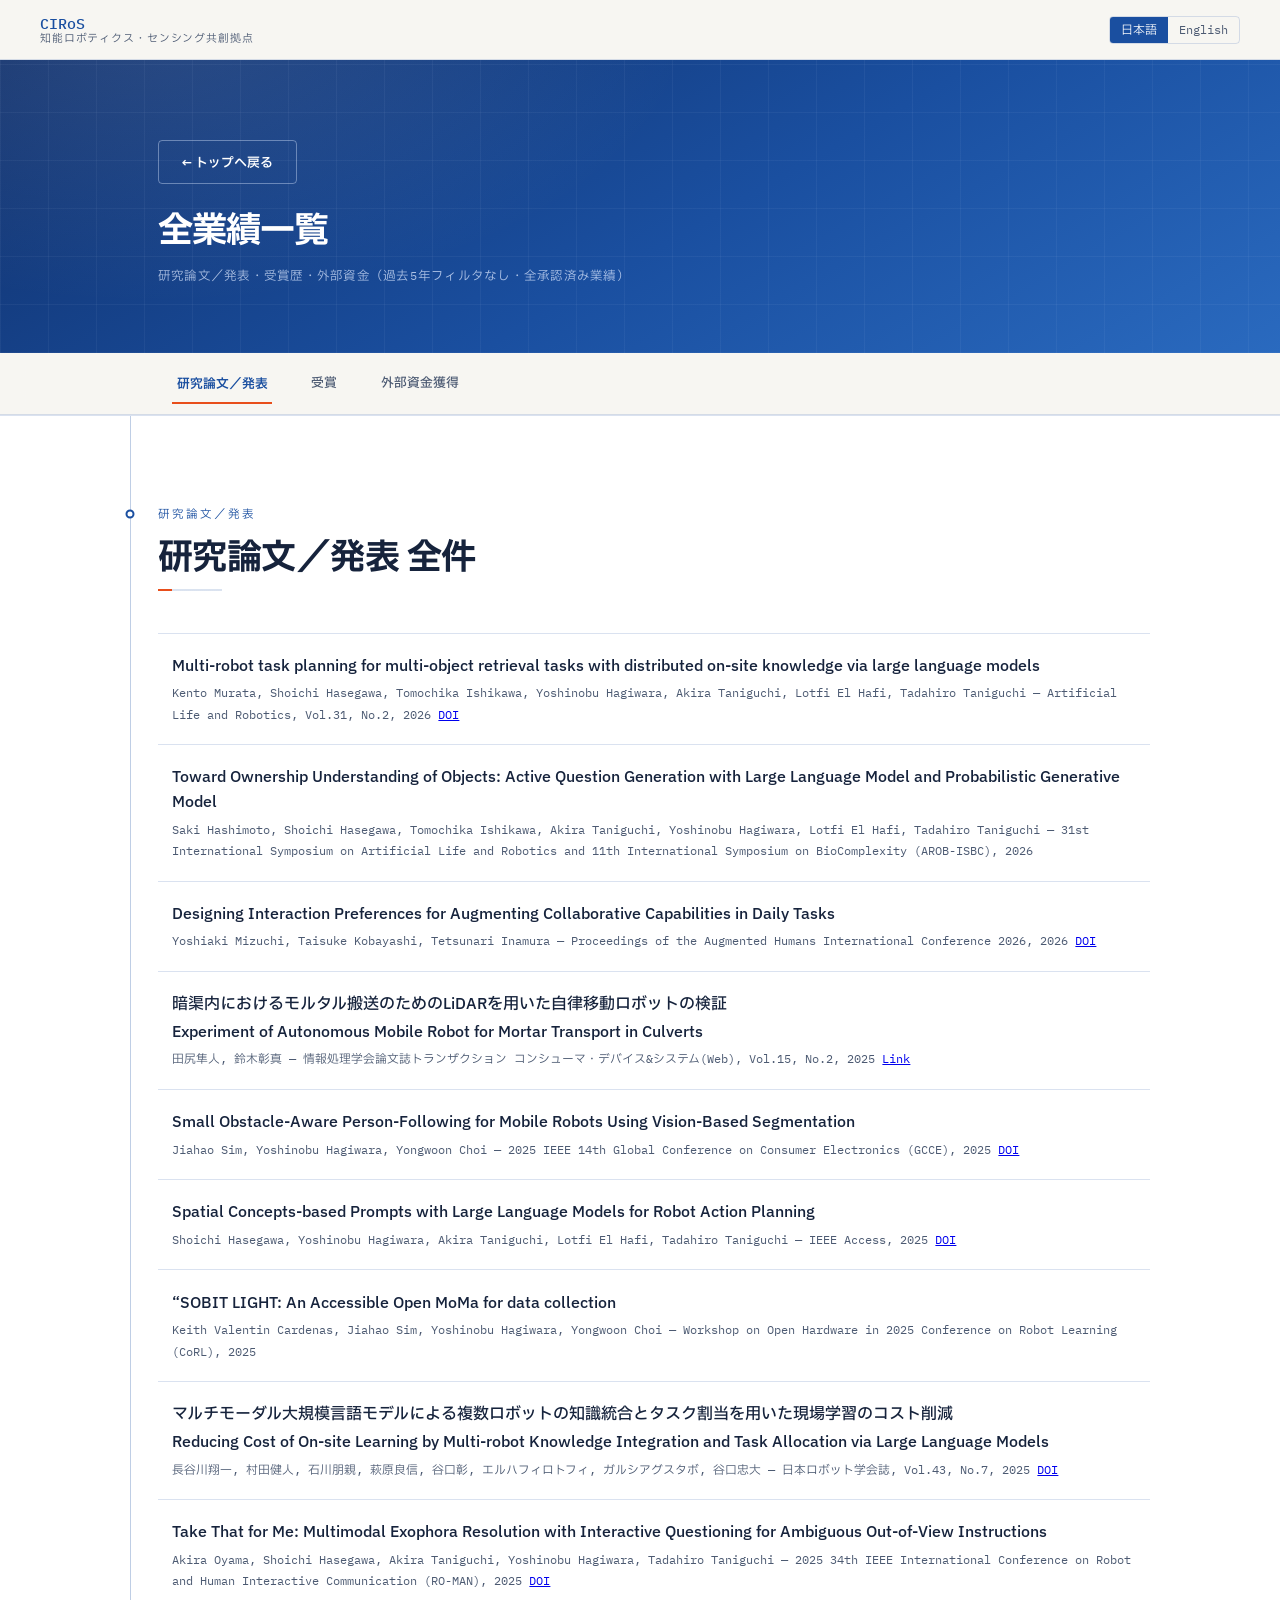
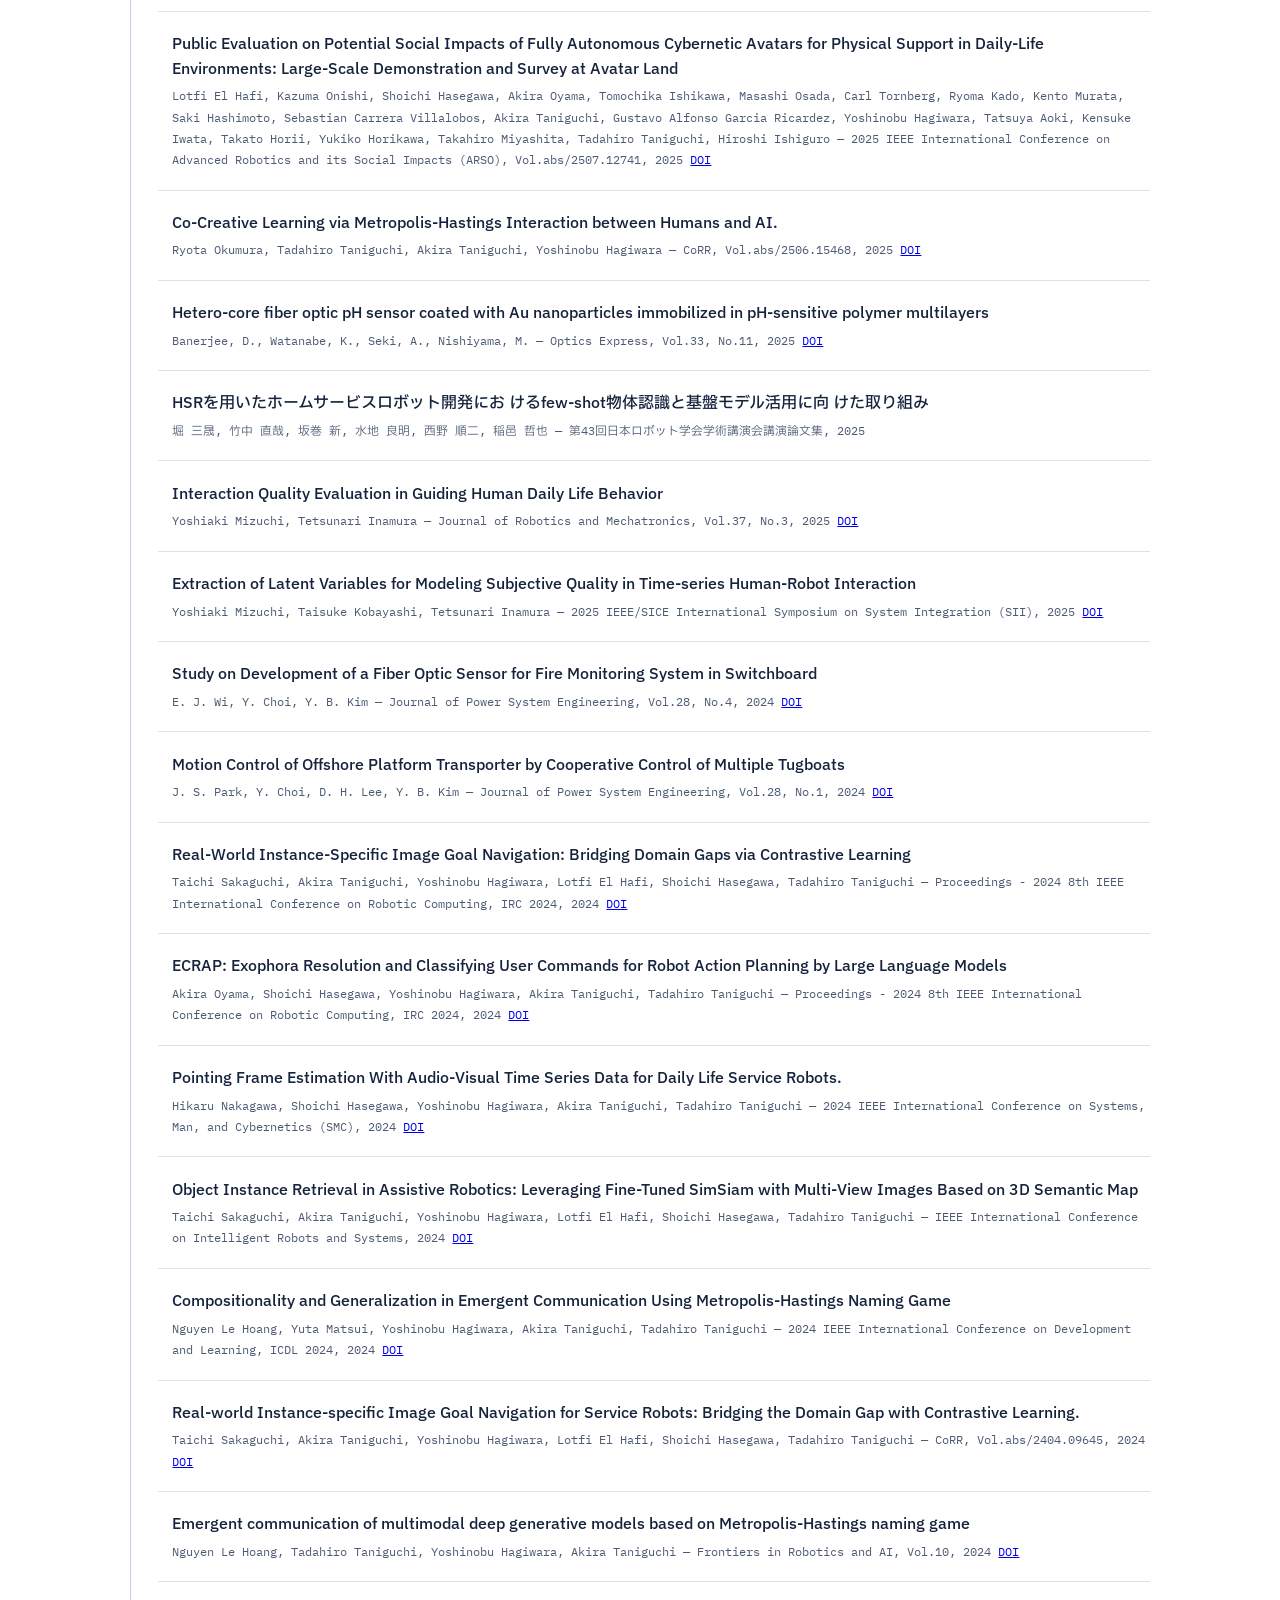
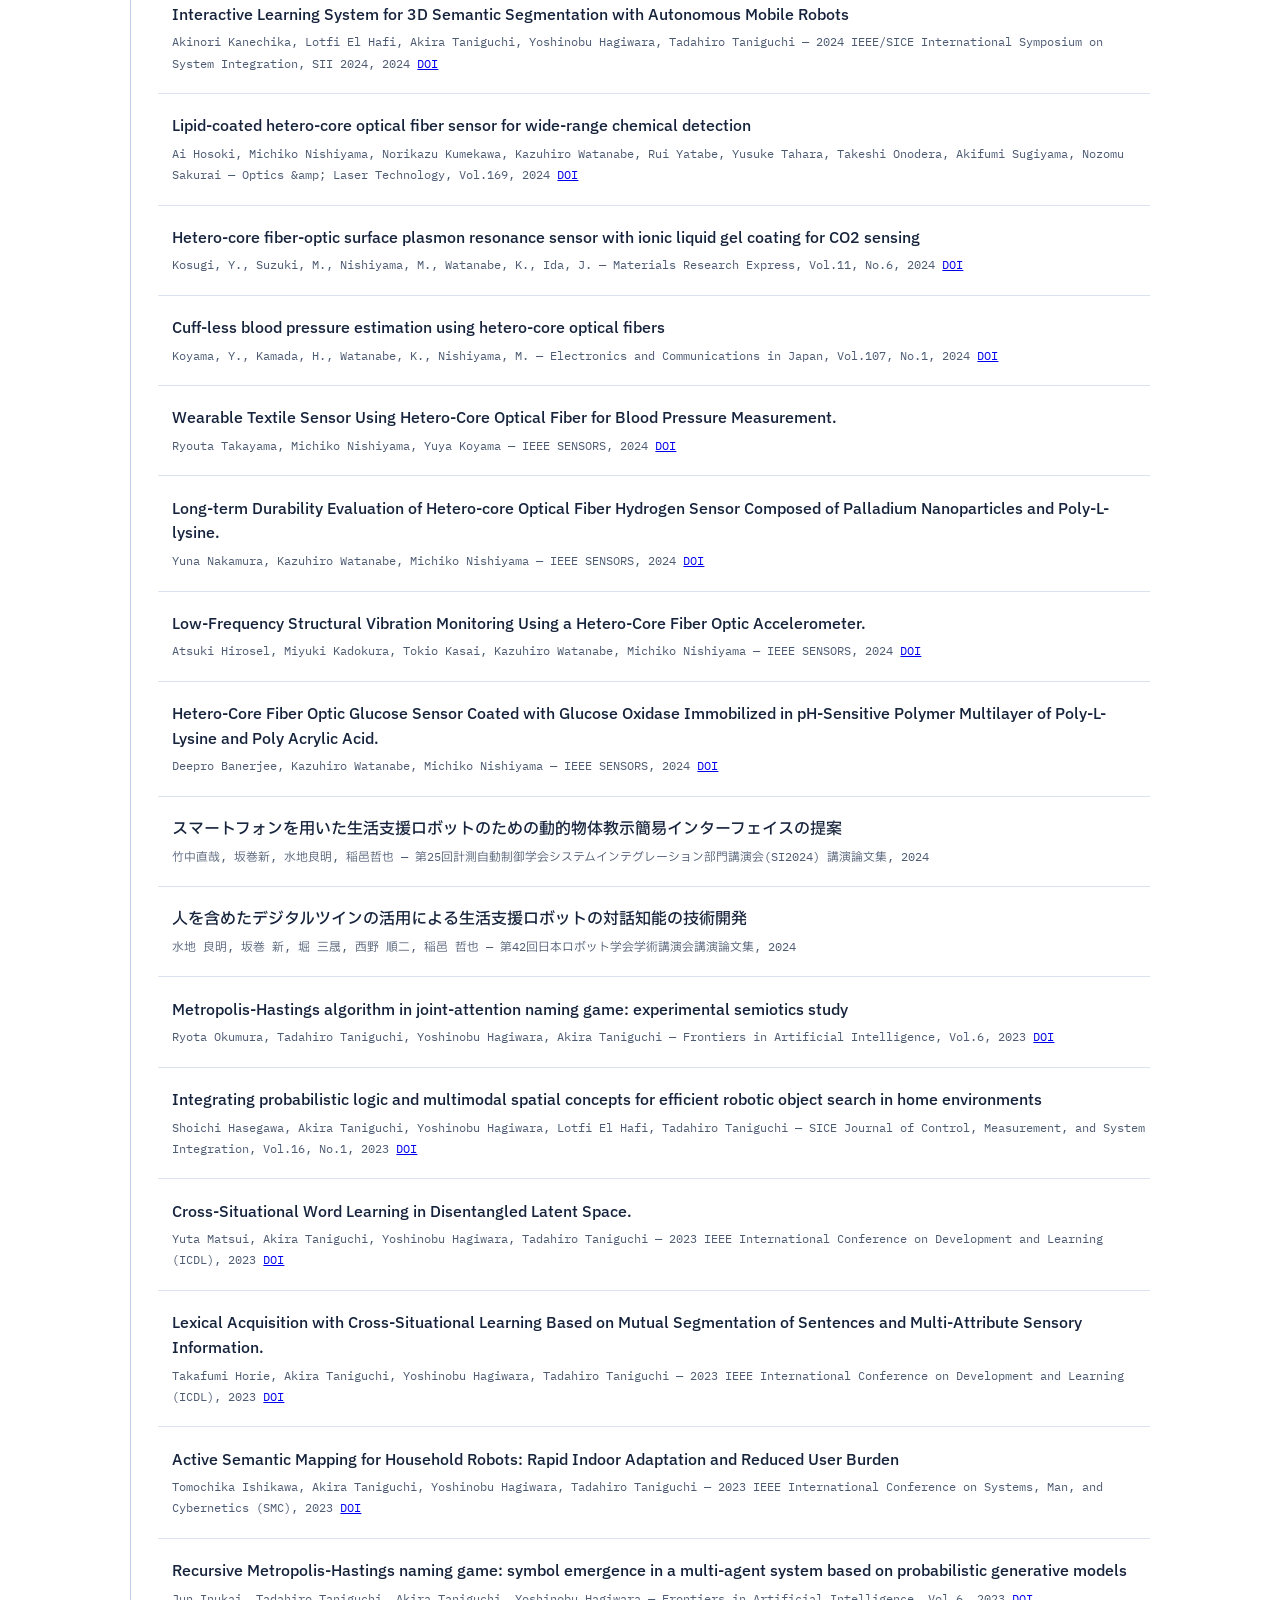
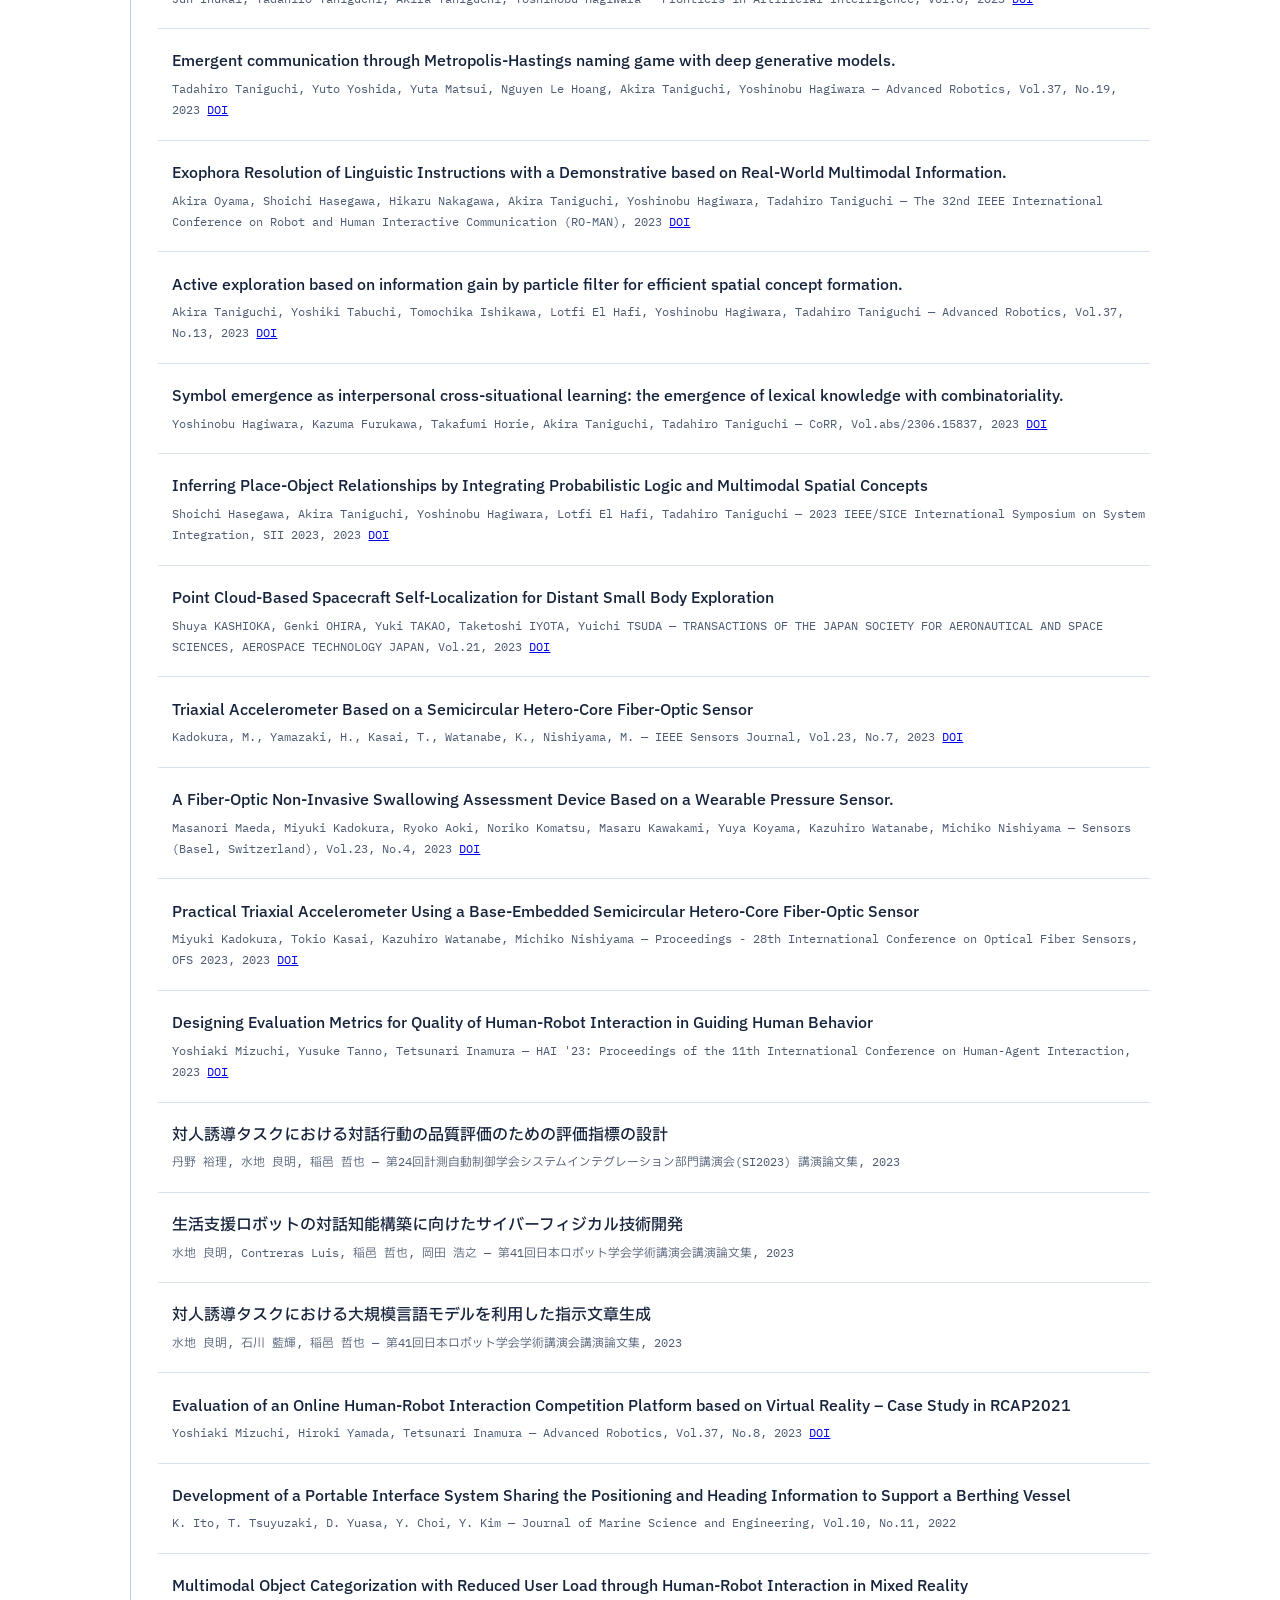
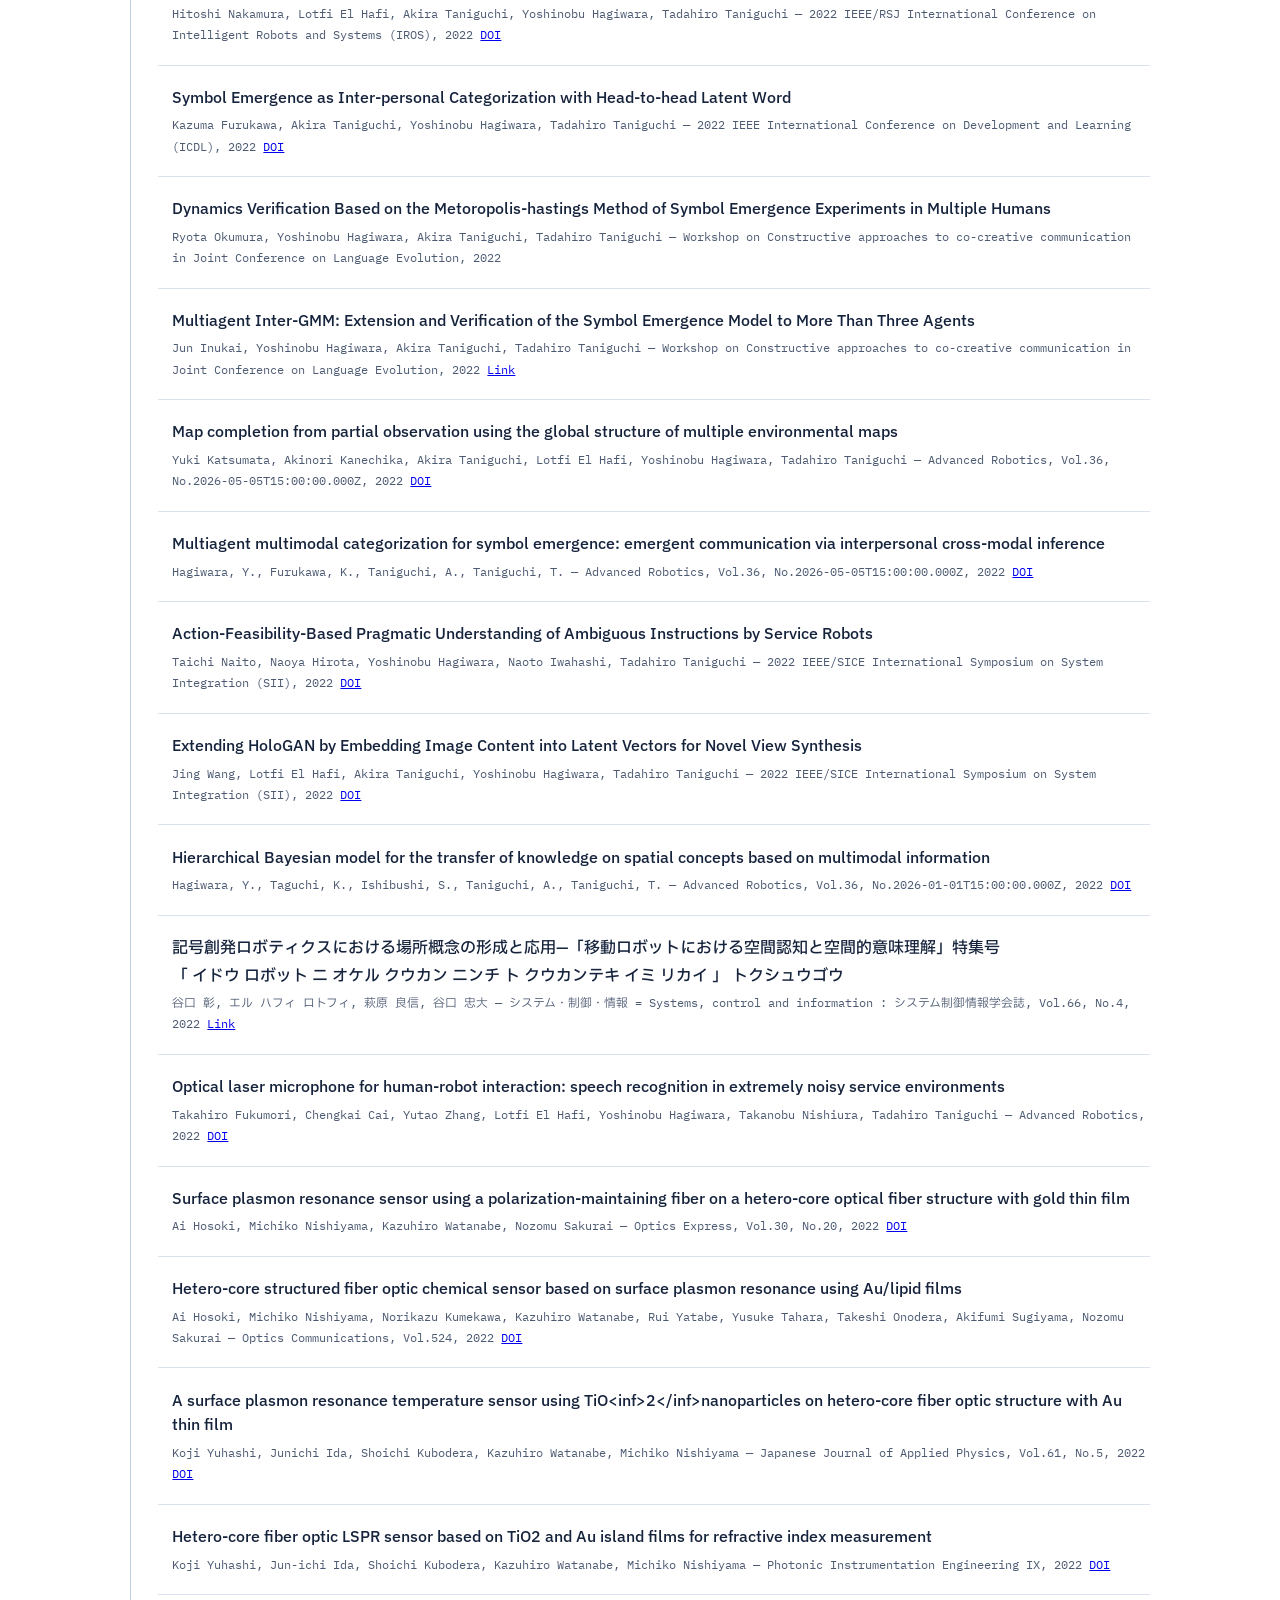
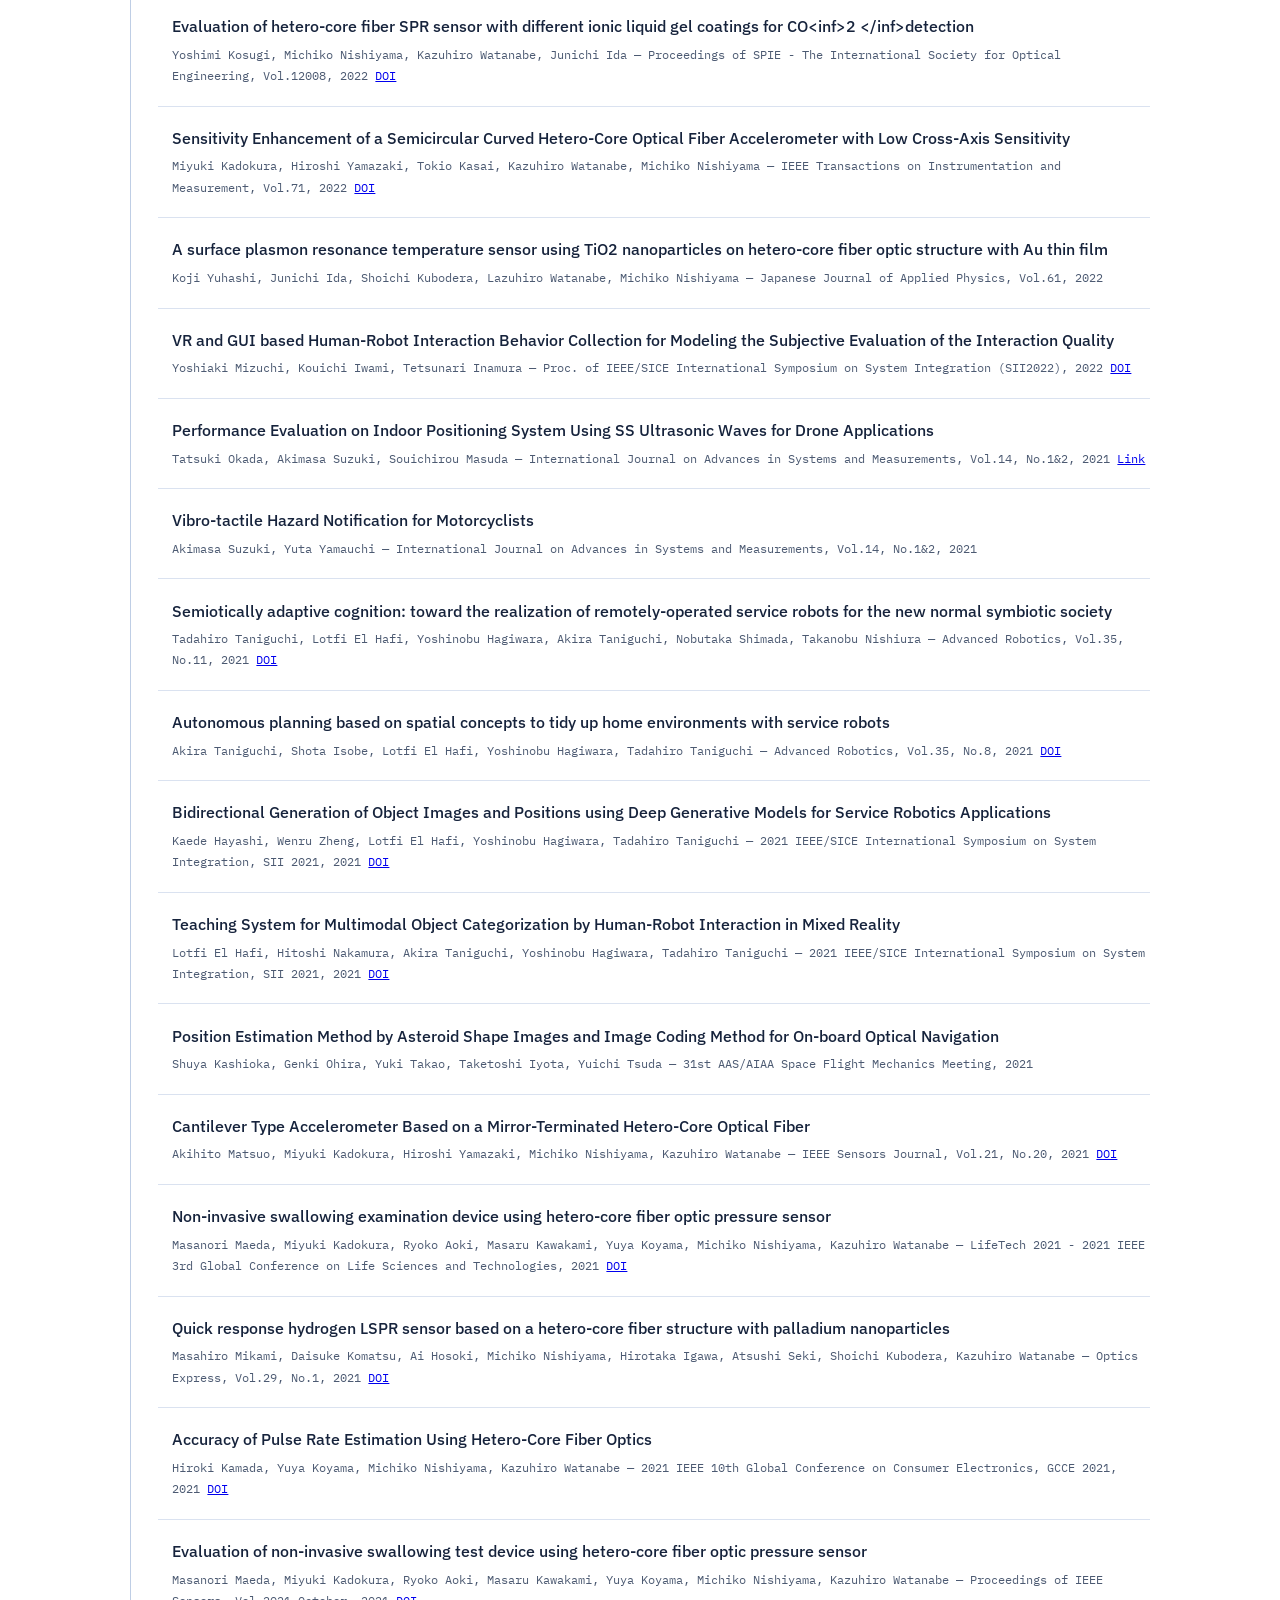
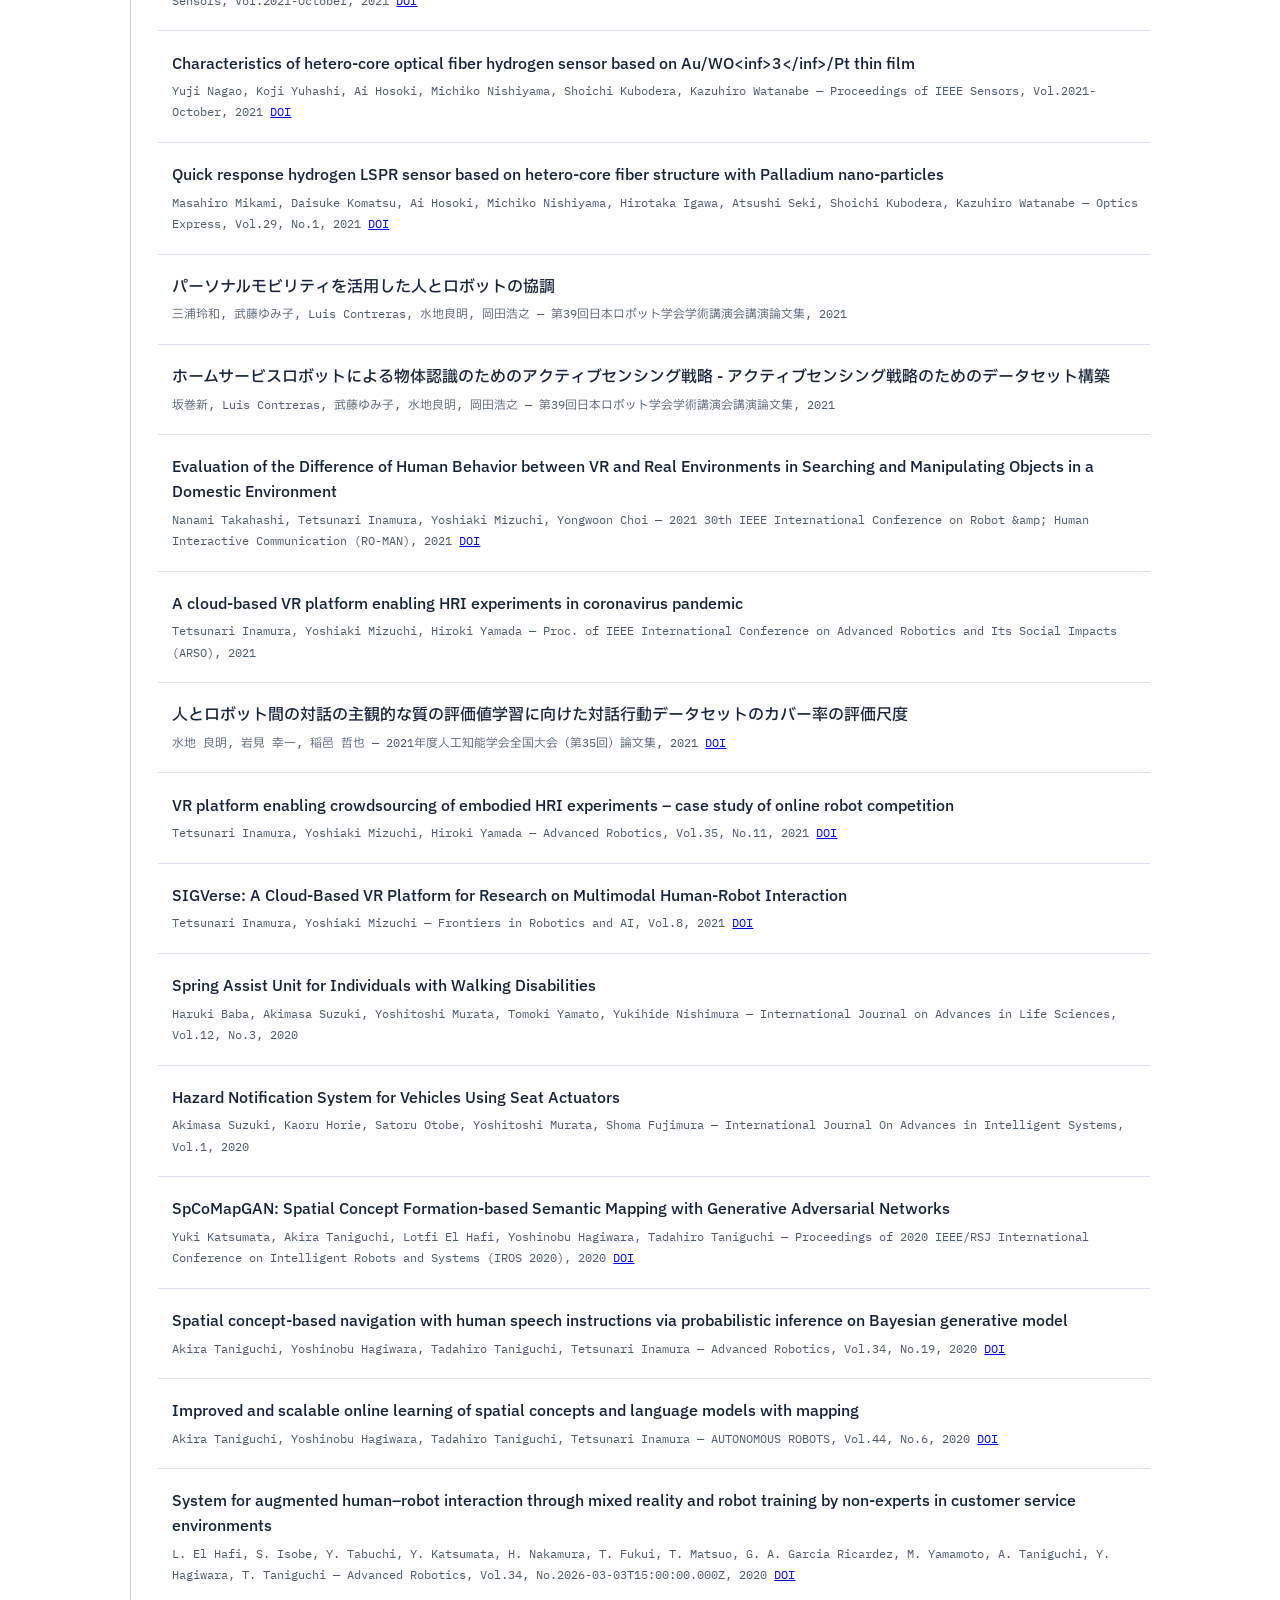
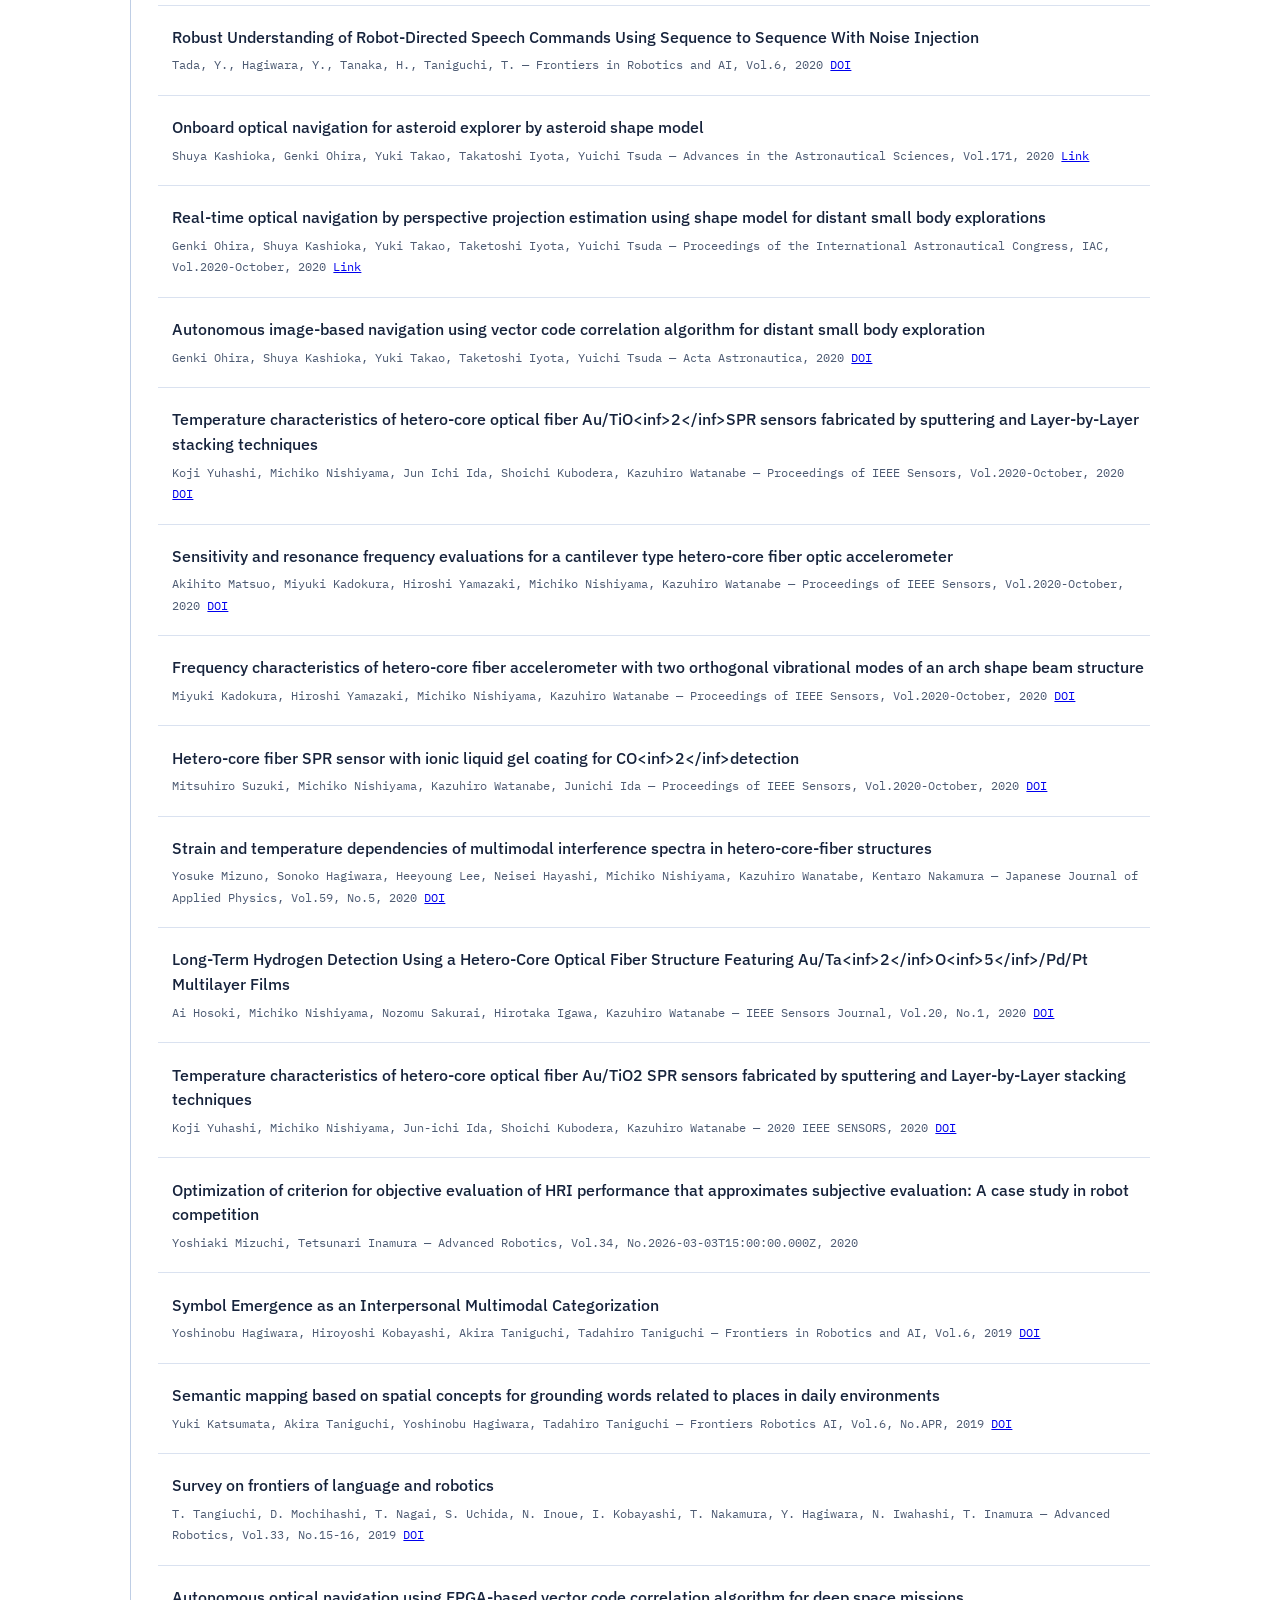
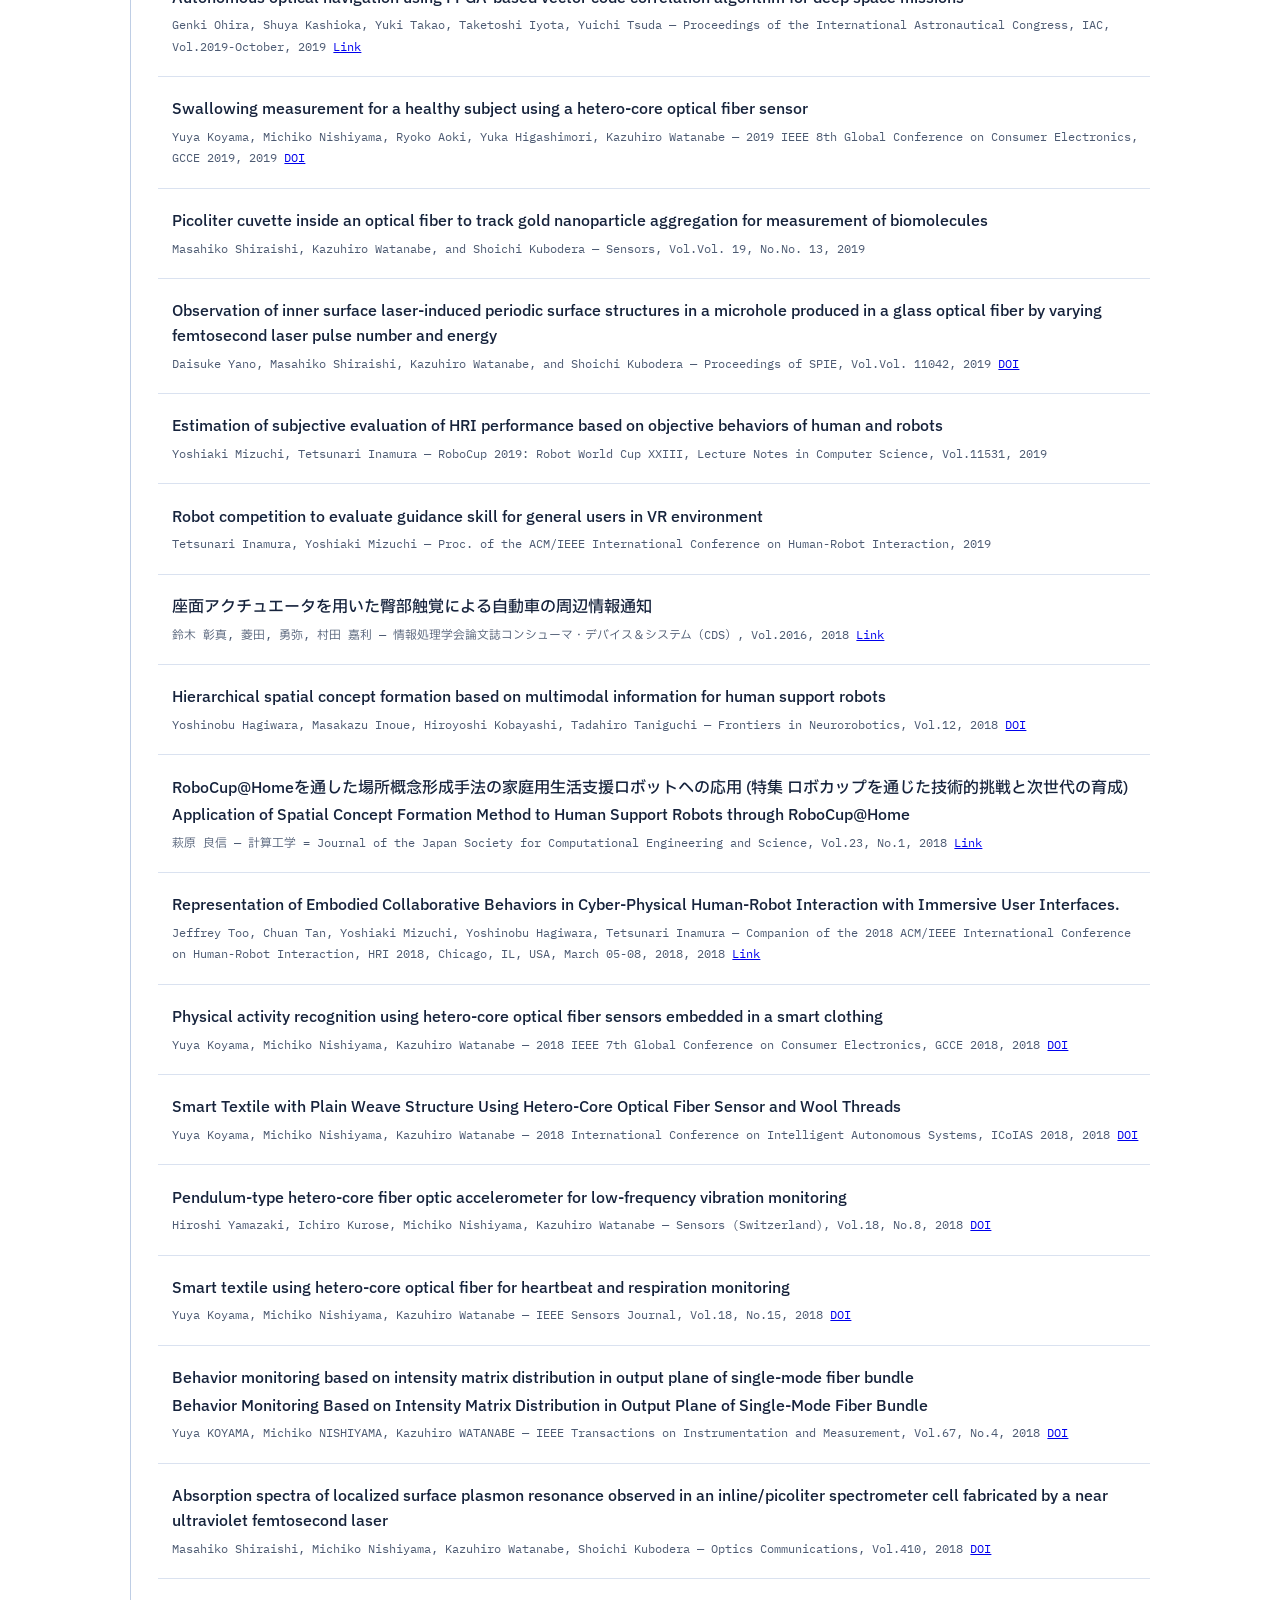
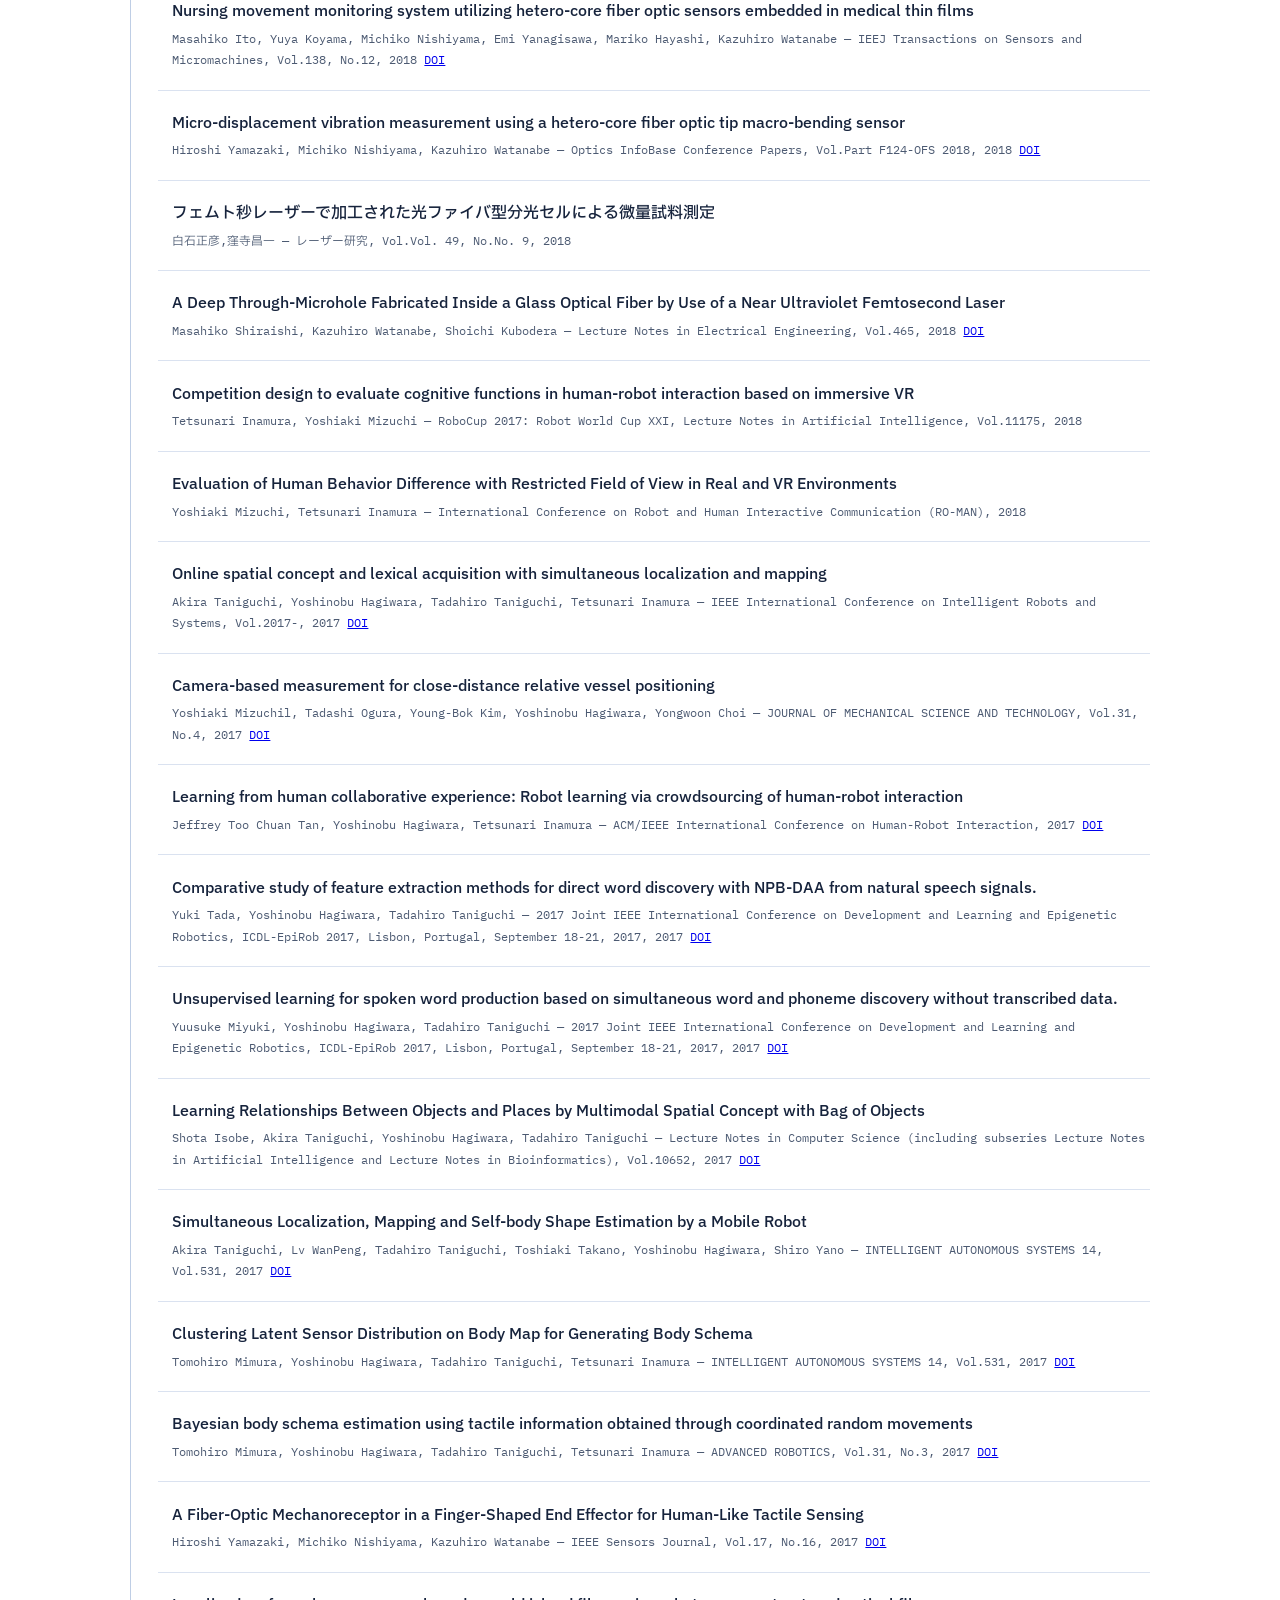
==== commit d8985ef9: "fix: adjust tabbar position to eliminate gap on scroll" ====
--- a/__preview.html
+++ b/__preview.html
@@ -195,5 +195,5 @@
     selectTab(initial, { skipHistory: true });
   })();
 </script>
-<script>addEventListener("load",function(){scrollTo(0,700)})</script></body>
+<script>addEventListener("load",function(){scrollTo(0,700);requestAnimationFrame(function(){requestAnimationFrame(function(){var r=document.querySelector(".tabbar-wrap").getBoundingClientRect();var d=document.createElement("div");d.id="dbg";d.textContent="DBG scrollY="+scrollY+" tabbarTop="+Math.round(r.top);document.body.appendChild(d);document.title="MEASURED";});});})</script></body>
 </html>
--- a/styles.css
+++ b/styles.css
@@ -37,7 +37,7 @@
   --fs-md: .9rem;
   --fs-lg: 1rem;
   --fs-h2: clamp(1.7rem, 3vw, 2.2rem);
-  --fs-h1: clamp(2.5rem, 5vw, 3.6rem);
+  --fs-h1: clamp(2.5rem, 5vw, 3.2rem);
 
   /* spacing */
   --sp-1: .25rem;
@@ -205,7 +205,7 @@
     radial-gradient(900px 480px at 12% -15%, rgba(220, 232, 255, .12), transparent 60%),
     linear-gradient(150deg, var(--navy-deep) 0%, var(--accent) 55%, var(--navy-bright) 100%);
 }
-.hero-top { max-width: 1100px; margin: 0 auto; padding: 5rem 2.5rem 3.5rem 4.25rem; display: grid; grid-template-columns: 55% 45%; gap: 2rem; align-items: flex-end; }
+.hero-top { max-width: 1100px; margin: 0 auto; padding: 5rem 2.5rem 3.5rem 4.25rem; display: grid; grid-template-columns: 46% 54%; gap: 2rem; align-items: flex-end; }
 .hero-badge { display: inline-flex; align-items: center; gap: .5rem; background: rgba(255, 255, 255, .12); border: 1px solid rgba(220, 232, 255, .35); border-radius: 4px; padding: 4px 12px; font-size: var(--fs-2xs); font-family: var(--mono); letter-spacing: .08em; color: rgba(255, 255, 255, .85); margin-bottom: 1.2rem; animation: fadeUp .4s ease .1s both; }
 .hero-badge::before { content: '●'; font-size: .45rem; color: #ff7a4d; animation: badge-blink 2.4s ease-in-out infinite; }
 h1.hero-title { font-size: var(--fs-h1); font-weight: 700; line-height: 1.25; letter-spacing: -.03em; margin-bottom: .9rem; animation: fadeUp .4s ease .15s both; }
@@ -413,7 +413,8 @@
 .gyoseki-empty { font-size: var(--fs-sm); color: var(--ink-soft); padding: 1.2rem .2rem; }
 
 /* -- achievements tabs -- */
-.tabbar-wrap { position: sticky; top: 60px; z-index: 90; background: rgba(247, 246, 242, .92); backdrop-filter: blur(12px); border-bottom: 1px solid var(--hairline); }
+/* navはheader内stickyのためスクロールで画面外に出る。top:60pxだと上に60pxの透け隙間が残るのでtop:0で密着させる */
+.tabbar-wrap { position: sticky; top: 0; z-index: 90; background: rgba(247, 246, 242, .92); backdrop-filter: blur(12px); border-bottom: 1px solid var(--hairline); }
 .tabbar { display: flex; gap: .4rem; padding-top: .6rem; padding-bottom: .6rem; }
 .tab-btn {
   position: relative; font-family: var(--mono); font-size: var(--fs-xs); font-weight: 500;
